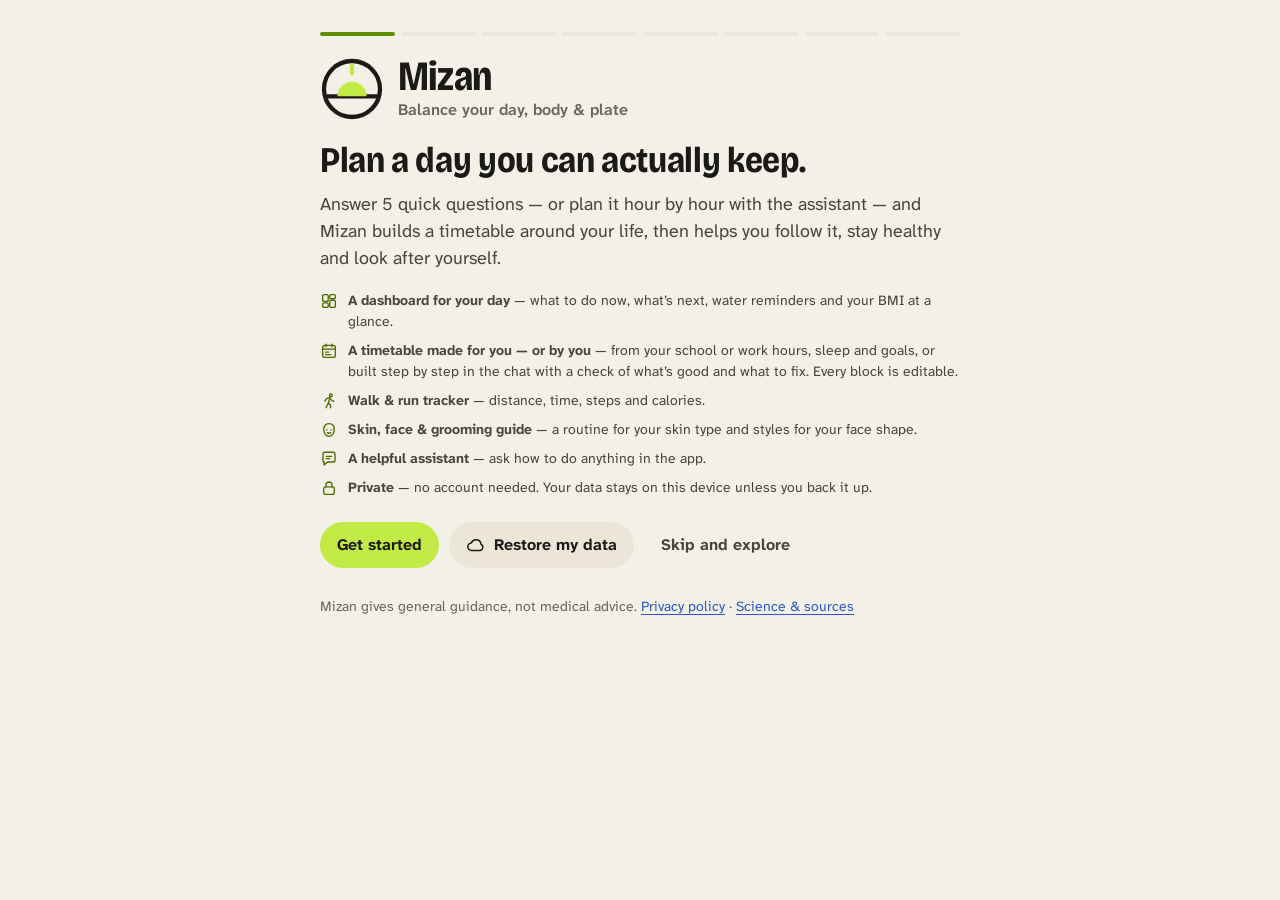
==== index.html @ c0154cd0 "Add files via upload" ====
<!doctype html>
<html lang="en">
<head>
  <meta charset="utf-8">
  <meta name="viewport" content="width=device-width, initial-scale=1, viewport-fit=cover">
  <title>Mizan — Balance your day, body &amp; plate</title>
  <meta name="description" content="Mizan builds a timetable from 5 questions, then helps you follow it: a live dashboard, water reminders, BMI, habits, meal and workout plans, a walk & run tracker, a skin and grooming guide and a helpful assistant. Private and free.">
  <meta name="theme-color" content="#f3f0e8">
  <meta name="color-scheme" content="light dark">
  <meta name="apple-mobile-web-app-capable" content="yes">
  <meta name="mobile-web-app-capable" content="yes">
  <meta name="apple-mobile-web-app-status-bar-style" content="default">
  <meta name="apple-mobile-web-app-title" content="Mizan">
  <meta property="og:title" content="Mizan — Balance your day, body & plate">
  <meta property="og:description" content="Plan a day you can actually keep. Timetable, dashboard, habits, BMI, meals, workouts, walk & run tracker and skin care — private and free.">
  <meta property="og:type" content="website">
  <meta property="og:image" content="assets/icons/icon-512.png">
  <link rel="manifest" href="manifest.webmanifest">
  <link rel="icon" href="assets/icons/icon.svg" type="image/svg+xml">
  <link rel="icon" href="assets/icons/favicon-32.png" sizes="32x32" type="image/png">
  <link rel="apple-touch-icon" href="assets/icons/apple-touch-icon.png">
  <link rel="preload" href="assets/fonts/atkinson-hyperlegible-next.woff2" as="font" type="font/woff2" crossorigin>
  <link rel="preload" href="assets/fonts/bricolage-grotesque.woff2" as="font" type="font/woff2" crossorigin>
  <link rel="stylesheet" href="assets/css/app.css?v=2.1.0">
</head>
<body>
  <a class="skip-link" href="#view">Skip to content</a>

  <div class="app">
    <nav class="rail" aria-label="Main">
      <a class="brand" href="#/dashboard" aria-label="Mizan home">
        <svg viewBox="0 0 48 48" aria-hidden="true"><circle cx="24" cy="24" r="21" fill="none" stroke="var(--ink)" stroke-width="3.2"/><path d="M5.5 29.5h37" stroke="var(--ink)" stroke-width="3.2" stroke-linecap="round"/><path d="M13 29.5a11 11 0 0 1 22 0" fill="var(--accent)"/><path d="M24 6.5v6" stroke="var(--accent)" stroke-width="3.2" stroke-linecap="round"/></svg>
        <div><strong>Mizan</strong><span>Day · body · plate</span></div>
      </a>
      <div class="rail-links"></div>
      <div class="rail-foot">
        <button type="button" class="btn btn-sm btn-block" data-action="focus-global" style="margin-bottom:8px">Focus timer</button>
        <button type="button" class="btn btn-sm btn-block" data-action="install">Install app</button>
        <p style="margin:10px 0 0">No account needed. Your data stays on this device.</p>
      </div>
    </nav>

    <header class="topbar">
      <a class="brand-mini" href="#/dashboard" aria-label="Mizan home">
        <svg viewBox="0 0 48 48" aria-hidden="true"><circle cx="24" cy="24" r="21" fill="none" stroke="var(--ink)" stroke-width="3.2"/><path d="M5.5 29.5h37" stroke="var(--ink)" stroke-width="3.2" stroke-linecap="round"/><path d="M13 29.5a11 11 0 0 1 22 0" fill="var(--accent)"/><path d="M24 6.5v6" stroke="var(--accent)" stroke-width="3.2" stroke-linecap="round"/></svg>
      </a>
      <div class="topbar-title"><h1 id="page-title">Mizan</h1><p id="page-sub" hidden></p></div>
      <div class="topbar-actions">
        <button type="button" class="icon-btn menu-btn" data-action="more" aria-label="Menu: all screens and settings" aria-haspopup="dialog">
          <svg viewBox="0 0 24 24" fill="none" stroke="currentColor" stroke-width="1.8" stroke-linecap="round" stroke-linejoin="round" aria-hidden="true"><path d="M4 7h16M4 12h16M4 17h16"/></svg>
        </button>
      </div>
    </header>

    <main id="view" tabindex="-1">
      <noscript><div class="empty"><p><strong>Mizan needs JavaScript.</strong></p><p>Please enable JavaScript in your browser settings to use the app.</p></div></noscript>
    </main>

    <nav class="tabbar" aria-label="Tabs"></nav>
  </div>

  <div class="toast-host" id="toasts" role="status" aria-live="polite"></div>

  <script src="assets/js/core.js?v=2.1.0"></script>
  <script src="assets/js/config.js?v=2.1.0"></script>
  <script src="assets/js/data-templates.js?v=2.1.0"></script>
  <script src="assets/js/setup.js?v=2.1.0"></script>
  <script src="assets/js/calc.js?v=2.1.0"></script>
  <script src="assets/js/tt-custom.js?v=2.1.0"></script>
  <script src="assets/js/sun.js?v=2.1.0"></script>
  <script src="assets/js/data-growth.js?v=2.1.0"></script>
  <script src="assets/js/data-foods.js?v=2.1.0"></script>
  <script src="assets/js/mealplan.js?v=2.1.0"></script>
  <script src="assets/js/data-exercises.js?v=2.1.0"></script>
  <script src="assets/js/ui.js?v=2.1.0"></script>
  <script src="assets/js/views-dashboard.js?v=2.1.0"></script>
  <script src="assets/js/views-today.js?v=2.1.0"></script>
  <script src="assets/js/views-plan.js?v=2.1.0"></script>
  <script src="assets/js/views-habits.js?v=2.1.0"></script>
  <script src="assets/js/views-body.js?v=2.1.0"></script>
  <script src="assets/js/views-food.js?v=2.1.0"></script>
  <script src="assets/js/views-welcome.js?v=2.1.0"></script>
  <script src="assets/js/views-settings.js?v=2.1.0"></script>
  <script src="assets/js/views-more.js?v=2.1.0"></script>
  <script src="assets/js/backup.js?v=2.1.0"></script>
  <script src="assets/js/assistant.js?v=2.1.0"></script>
  <script src="assets/js/move.js?v=2.1.0"></script>
  <script src="assets/js/looks.js?v=2.1.0"></script>
  <script src="assets/js/app.js?v=2.1.0"></script>
</body>
</html>
---- assets/css/app.css ----
/* ==========================================================================
   Mizan — design system & app styles
   Balance your day, body & plate.
   ========================================================================== */

@font-face {
  font-family: "Bricolage Grotesque";
  src: url("../fonts/bricolage-grotesque.woff2") format("woff2-variations"),
       url("../fonts/bricolage-grotesque.woff2") format("woff2");
  font-weight: 200 800;
  font-stretch: 75% 100%;
  font-display: swap;
}
@font-face {
  font-family: "Atkinson Hyperlegible Next";
  src: url("../fonts/atkinson-hyperlegible-next.woff2") format("woff2-variations"),
       url("../fonts/atkinson-hyperlegible-next.woff2") format("woff2");
  font-weight: 200 800;
  font-display: swap;
  unicode-range: U+0000-00FF, U+0131, U+0152-0153, U+02BB-02BC, U+02C6, U+02DA, U+02DC, U+0304, U+0308, U+0329, U+2000-206F, U+20AC, U+2122, U+2191, U+2193, U+2212, U+2215, U+FEFF, U+FFFD;
}
@font-face {
  font-family: "Atkinson Hyperlegible Next";
  src: url("../fonts/atkinson-hyperlegible-next-ext.woff2") format("woff2");
  font-weight: 200 800;
  font-display: swap;
  unicode-range: U+0100-02BA, U+02BD-02C5, U+02C7-02CC, U+02CE-02D7, U+02DD-02FF, U+0304, U+0308, U+0329, U+1D00-1DBF, U+1E00-1E9F, U+1EF2-1EFF, U+2020, U+20A0-20AB, U+20AD-20C0, U+2113, U+2C60-2C7F, U+A720-A7FF;
}

/* ---------- Tokens: light ---------- */
:root {
  color-scheme: light;
  --font-ui: "Atkinson Hyperlegible Next", system-ui, -apple-system, "Segoe UI", Roboto, sans-serif;
  --font-display: "Bricolage Grotesque", "Atkinson Hyperlegible Next", system-ui, sans-serif;

  /* Warm bone paper + ink, with a lime "now" colour — calm, and not the usual app blue */
  --bg: #f3f0e8;
  --surface: #fffdf8;
  --surface-2: #f8f4eb;
  --surface-3: #ece6d9;
  --ink: #1b1a17;
  --ink-2: #48453d;
  --ink-3: #6a665c;
  --line: #e7e0d2;
  --line-strong: #cfc6b3;
  --focus: #2b59c3;

  --accent: #c2ea45;          /* lime — primary buttons, active tab, the "now" hand */
  --accent-soft: #eef6d3;
  --accent-ink: #4e6b00;      /* lime as readable text on light */
  --on-accent: #1b1a17;
  --now: #5f8f00;             /* "now" on the dial, strong enough on paper */

  --night: #2b3350;           /* dial night band */
  --day: #f1e2b3;             /* daylight band */
  --sun: #b87d00;             /* sunrise / sunset markers */
  --past: #9c9585;            /* dial: finished blocks */
  --future: #e1dacb;          /* dial: upcoming blocks */

  /* status (reserved meaning, always with icon + label) */
  --good: #1e7a32;
  --good-soft: #e4f2e1;
  --warn: #8a5a00;
  --warn-soft: #fbf0d5;
  --bad: #b3261e;
  --bad-soft: #fbe5e1;
  --info: #2b59c3;
  --info-soft: #e6ecfa;

  /* categories — custom palette, validated for colour-blind separation (order: study, school,
     free, exercise, sleep, faith, meal, screen). School and screen sit under 3:1 on paper, so
     they always carry a text label or sit next to the list view. */
  --c-study: #3d62d6;
  --c-school: #d6a62a;
  --c-free: #cd5aa3;
  --c-exercise: #6a9a1e;
  --c-sleep: #5e3a9e;
  --c-personal: #0a968c;
  --c-meal: #d9612b;
  --c-screen: #2a9fd0;
  --c-routine: #9a9189;
  /* readable text on each category fill */
  --on-c-study: #fff; --on-c-school: #1b1a17; --on-c-free: #1b1a17; --on-c-exercise: #1b1a17; --on-c-sleep: #fff;
  --on-c-personal: #1b1a17; --on-c-meal: #1b1a17; --on-c-screen: #1b1a17; --on-c-routine: #1b1a17;

  --ease-out: cubic-bezier(.2, .8, .2, 1);
  --ease-spring: cubic-bezier(.3, 1.4, .5, 1);
  --t-fast: 90ms;
  --t-med: 160ms;

  --radius-sm: 8px;
  --radius: 12px;
  --radius-lg: 18px;
  --radius-xl: 24px;
  --shadow-float: 0 12px 32px rgba(40, 34, 20, 0.14), 0 2px 6px rgba(40, 34, 20, 0.08);

  --fs-xs: 0.8125rem;
  --fs-sm: 0.875rem;
  --fs-md: 1rem;
  --fs-lg: 1.125rem;
  --fs-xl: 1.375rem;
  --fs-2xl: 1.75rem;
  --fs-3xl: 2.25rem;
  --fs-hero: 3.25rem;

  --gutter: 16px;
  --rail-w: 244px;
  --tabbar-h: 68px;
  --safe-b: env(safe-area-inset-bottom, 0px);
  --safe-t: env(safe-area-inset-top, 0px);
}

/* ---------- Tokens: dark ---------- */
@media (prefers-color-scheme: dark) {
  :root:not([data-theme="light"]) {
    color-scheme: dark;
    --bg: #0e1210;
    --surface: #151a17;
    --surface-2: #1b211e;
    --surface-3: #242b27;
    --ink: #edf0e7;
    --ink-2: #bdc4b7;
    --ink-3: #97a092;
    --line: #232b26;
    --line-strong: #36403a;
    --focus: #8fb4ff;
    --accent: #c6f04e;
    --accent-soft: #27311a;
    --accent-ink: #cdef6a;
    --on-accent: #141a09;
    --now: #c6f04e;
    --night: #1c2238;
    --day: #4a4020;
    --sun: #e9b949;
    --past: #6f786c;
    --future: #333c36;
    --good: #6fd08a;
    --good-soft: #15291b;
    --warn: #f2c14e;
    --warn-soft: #342a10;
    --bad: #f08a80;
    --bad-soft: #3a1714;
    --info: #8fb4ff;
    --info-soft: #1a2440;
    --c-study: #6b72e8;
    --c-school: #ae9320;
    --c-free: #cc5ca3;
    --c-exercise: #6e9f28;
    --c-sleep: #9a6ddd;
    --c-personal: #16998f;
    --c-meal: #d65a3a;
    --c-screen: #1ca2c0;
    --c-routine: #736d66;
    --on-c-study: #141a09; --on-c-school: #141a09; --on-c-free: #141a09; --on-c-exercise: #141a09; --on-c-sleep: #141a09; --on-c-personal: #141a09; --on-c-meal: #141a09; --on-c-screen: #141a09; --on-c-routine: #fff;
    --shadow-float: 0 10px 30px rgba(0, 0, 0, 0.5), 0 2px 6px rgba(0, 0, 0, 0.35);
  }
}
:root[data-theme="dark"] {
  color-scheme: dark;
  --bg: #0e1210;
  --surface: #151a17;
  --surface-2: #1b211e;
  --surface-3: #242b27;
  --ink: #edf0e7;
  --ink-2: #bdc4b7;
  --ink-3: #97a092;
  --line: #232b26;
  --line-strong: #36403a;
  --focus: #8fb4ff;
  --accent: #c6f04e;
  --accent-soft: #27311a;
  --accent-ink: #cdef6a;
  --on-accent: #141a09;
  --now: #c6f04e;
  --night: #1c2238;
  --day: #4a4020;
  --sun: #e9b949;
  --past: #6f786c;
  --future: #333c36;
  --good: #6fd08a;
  --good-soft: #15291b;
  --warn: #f2c14e;
  --warn-soft: #342a10;
  --bad: #f08a80;
  --bad-soft: #3a1714;
  --info: #8fb4ff;
  --info-soft: #1a2440;
  --c-study: #6b72e8;
  --c-school: #ae9320;
  --c-free: #cc5ca3;
  --c-exercise: #6e9f28;
  --c-sleep: #9a6ddd;
  --c-personal: #16998f;
  --c-meal: #d65a3a;
  --c-screen: #1ca2c0;
  --c-routine: #736d66;
  --on-c-study: #141a09; --on-c-school: #141a09; --on-c-free: #141a09; --on-c-exercise: #141a09; --on-c-sleep: #141a09; --on-c-personal: #141a09; --on-c-meal: #141a09; --on-c-screen: #141a09; --on-c-routine: #fff;
  --shadow-float: 0 10px 30px rgba(0, 0, 0, 0.5), 0 2px 6px rgba(0, 0, 0, 0.35);
}

/* ---------- Base ---------- */
*, *::before, *::after { box-sizing: border-box; }
html { -webkit-text-size-adjust: 100%; text-size-adjust: 100%; scroll-padding-top: calc(72px + var(--safe-t)); }
body {
  margin: 0;
  background: var(--bg);
  color: var(--ink);
  font-family: var(--font-ui);
  font-size: var(--fs-md);
  line-height: 1.5;
  -webkit-font-smoothing: antialiased;
  text-rendering: optimizeLegibility;
  overflow-x: hidden;
}
img, svg { display: block; max-width: 100%; }
button, input, select, textarea { font: inherit; color: inherit; }
a { color: var(--info); text-underline-offset: 3px; }
p { margin: 0 0 0.75em; }
h1, h2, h3, h4 { margin: 0; font-family: var(--font-display); line-height: 1.15; letter-spacing: -0.01em; font-weight: 700; }
h1 { font-size: var(--fs-2xl); font-variation-settings: "wdth" 88; }
h2 { font-size: var(--fs-xl); font-variation-settings: "wdth" 92; }
h3 { font-size: var(--fs-lg); font-family: var(--font-ui); letter-spacing: 0; }
h4 { font-size: var(--fs-md); font-family: var(--font-ui); letter-spacing: 0; }
small { font-size: var(--fs-xs); }
hr { border: 0; border-top: 1px solid var(--line); margin: 20px 0; }
:focus-visible { outline: 3px solid var(--focus); outline-offset: 2px; border-radius: 6px; }
.sr-only { position: absolute !important; width: 1px; height: 1px; padding: 0; margin: -1px; overflow: hidden; clip: rect(0 0 0 0); white-space: nowrap; border: 0; }
.muted { color: var(--ink-3); }
.soft { color: var(--ink-2); }
.num { font-variant-numeric: tabular-nums; }
.nowrap { white-space: nowrap; }
.hidden { display: none !important; }

.skip-link {
  position: absolute; left: 12px; top: -60px; z-index: 100;
  background: var(--ink); color: var(--surface); padding: 10px 14px; border-radius: var(--radius-sm);
  text-decoration: none; font-weight: 700;
}
.skip-link:focus { top: calc(12px + var(--safe-t)); }

/* ---------- App shell ---------- */
.app { min-height: 100vh; min-height: 100dvh; }
.topbar {
  position: sticky; top: 0; z-index: 30;
  padding: calc(10px + var(--safe-t)) var(--gutter) 10px;
  background: color-mix(in srgb, var(--bg) 88%, transparent);
  backdrop-filter: blur(12px) saturate(1.2);
  -webkit-backdrop-filter: blur(12px) saturate(1.2);
  border-bottom: 1px solid transparent;
  display: flex; align-items: center; gap: 12px;
}
.topbar.scrolled { border-bottom-color: var(--line); }
.topbar .brand-mini { display: flex; align-items: center; gap: 8px; text-decoration: none; color: var(--ink); }
.topbar .brand-mini svg { width: 30px; height: 30px; }
.topbar-title { flex: 1; min-width: 0; }
.topbar-title h1 { font-size: var(--fs-xl); white-space: nowrap; overflow: hidden; text-overflow: ellipsis; }
.topbar-title p { margin: 0; font-size: var(--fs-sm); color: var(--ink-3); white-space: nowrap; overflow: hidden; text-overflow: ellipsis; }
.topbar-actions { display: flex; gap: 6px; }

main#view {
  padding: 8px var(--gutter) calc(var(--tabbar-h) + 32px + var(--safe-b));
  max-width: 1120px; margin: 0 auto;
}
main#view:focus { outline: none; }

.tabbar {
  position: fixed; left: 0; right: 0; bottom: 0; z-index: 40;
  height: calc(var(--tabbar-h) + var(--safe-b));
  padding: 6px 6px calc(6px + var(--safe-b));
  background: color-mix(in srgb, var(--surface) 94%, transparent);
  backdrop-filter: blur(14px); -webkit-backdrop-filter: blur(14px);
  border-top: 1px solid var(--line);
  display: grid; grid-template-columns: repeat(5, 1fr); gap: 2px;
}
.tab {
  display: flex; flex-direction: column; align-items: center; justify-content: center; gap: 3px;
  text-decoration: none; color: var(--ink-3); font-size: 0.75rem; font-weight: 600;
  border-radius: 14px; min-height: 48px; position: relative;
}
.tab svg { width: 24px; height: 24px; }
.tab .tab-ico { display: grid; place-items: center; width: 52px; height: 30px; border-radius: 999px; transition: background-color var(--t-med) ease, transform var(--t-fast) var(--ease-out); }
.tab { -webkit-tap-highlight-color: transparent; }
.tab[aria-current="page"] { color: var(--ink); }
.tab[aria-current="page"] .tab-ico { background: var(--accent); color: var(--on-accent); }

.rail { display: none; }

@media (min-width: 960px) {
  :root { --gutter: 32px; }
  .tabbar { display: none; }
  .rail {
    display: flex; flex-direction: column; gap: 4px;
    position: fixed; left: 0; top: 0; bottom: 0; width: var(--rail-w);
    padding: 22px 16px 20px; border-right: 0; background: var(--surface);
    overflow-y: auto; z-index: 35;
  }
  .rail .brand { display: flex; align-items: center; gap: 10px; padding: 4px 8px 18px; text-decoration: none; color: var(--ink); }
  .rail .brand svg { width: 38px; height: 38px; }
  .rail .brand strong { font-family: var(--font-display); font-size: 1.5rem; font-variation-settings: "wdth" 85; letter-spacing: -0.01em; display: block; line-height: 1; }
  .rail .brand span { font-size: var(--fs-xs); color: var(--ink-3); }
  .rail a.nav {
    display: flex; align-items: center; gap: 12px; padding: 10px 12px; border-radius: 12px;
    color: var(--ink-2); text-decoration: none; font-weight: 600;
  }
  .rail a.nav svg { width: 22px; height: 22px; flex-shrink: 0; }
  .rail a.nav:hover { background: var(--surface-2); color: var(--ink); }
  .rail a.nav[aria-current="page"] { background: var(--accent); color: var(--on-accent); }
  .rail a.nav[aria-current="page"] svg { color: var(--on-accent); }
  .rail .rail-sep { height: 1px; background: var(--line); margin: 12px 8px; }
  .rail .rail-foot { margin-top: auto; padding: 12px 8px 0; font-size: var(--fs-xs); color: var(--ink-3); }
  .app { padding-left: var(--rail-w); }
  .topbar .brand-mini { display: none; }
  main#view { padding-bottom: 64px; }
}

/* ---------- Layout helpers ---------- */
.stack > * + * { margin-top: 16px; }
.stack-lg > * + * { margin-top: 28px; }
.row { display: flex; align-items: center; gap: 12px; }
.row.wrap { flex-wrap: wrap; }
.row.between { justify-content: space-between; }
.row.top { align-items: flex-start; }
.grow { flex: 1; min-width: 0; }
.grid { display: grid; gap: 16px; }
.grid-2 { display: grid; gap: 16px; grid-template-columns: 1fr; }
.grid-3 { display: grid; gap: 12px; grid-template-columns: repeat(2, minmax(0, 1fr)); }
@media (min-width: 720px) {
  .grid-2 { grid-template-columns: repeat(2, minmax(0, 1fr)); }
  .grid-3 { grid-template-columns: repeat(3, minmax(0, 1fr)); }
}
.split { display: grid; gap: 24px; grid-template-columns: 1fr; }
@media (min-width: 960px) {
  .split { grid-template-columns: minmax(0, 5fr) minmax(0, 6fr); align-items: start; }
  .split.even { grid-template-columns: repeat(2, minmax(0, 1fr)); }
}

.section-head { display: flex; align-items: flex-end; justify-content: space-between; gap: 12px; margin: 8px 0 12px; }
.section-head h2 { font-size: var(--fs-xl); }
.section-head p { margin: 4px 0 0; color: var(--ink-3); font-size: var(--fs-sm); }

.panel {
  background: var(--surface);
  border: 1px solid transparent;
  border-radius: var(--r-panel, 20px);
  padding: var(--pad, 18px);
}
.panel.flush { padding: 0; overflow: hidden; }
.panel.tint { background: var(--surface-2); }
.panel + .panel { margin-top: 16px; }
.panel-title { display: flex; align-items: center; justify-content: space-between; gap: 12px; margin-bottom: 12px; }
.panel-title h3 { font-size: var(--fs-lg); }
.inset { background: var(--surface-2); border-radius: var(--radius); padding: 14px; }

.lede { font-size: var(--fs-lg); color: var(--ink-2); max-width: 62ch; }
.prose { max-width: 68ch; }
.prose p, .prose li { color: var(--ink-2); }
.prose ul { padding-left: 1.2em; }
.prose li + li { margin-top: 6px; }

/* ---------- Buttons ---------- */
.btn {
  display: inline-flex; align-items: center; justify-content: center; gap: 8px;
  min-height: 44px; padding: 10px 16px; border-radius: var(--r-btn, 999px);
  border: 1px solid transparent; background: var(--surface-3); color: var(--ink);
  font-weight: 700; font-size: var(--fs-md); cursor: pointer; text-decoration: none;
  transition: background-color var(--t-fast) ease, color var(--t-fast) ease, transform var(--t-fast) var(--ease-out);
  -webkit-tap-highlight-color: transparent; touch-action: manipulation;
}
.btn:hover { background: color-mix(in srgb, var(--surface-3) 80%, var(--ink)); }
.btn:active, .icon-btn:active, .chip:active, .choice:active, .chip-radio:active, .habit-check:active, .ds-seg:active, .tab:active .tab-ico { transform: scale(.96); }
.btn svg { width: 20px; height: 20px; flex-shrink: 0; }
.btn-primary { background: var(--accent); border-color: var(--accent); color: var(--on-accent); }
.btn-primary:hover { background: color-mix(in srgb, var(--accent) 88%, var(--ink)); }
.btn-ink { background: var(--ink); border-color: var(--ink); color: var(--surface); }
.btn-ink:hover { background: color-mix(in srgb, var(--ink) 88%, var(--surface)); }
.btn-ghost { background: transparent; border-color: transparent; color: var(--ink-2); }
.btn-ghost:hover { background: var(--surface-2); color: var(--ink); }
.btn-danger { color: var(--bad); background: var(--bad-soft); }
.btn-danger:hover { background: color-mix(in srgb, var(--bad-soft) 80%, var(--bad)); }
.btn-sm { min-height: 36px; padding: 6px 14px; font-size: var(--fs-sm); }
.btn-block { width: 100%; }
.btn[disabled], .btn[aria-disabled="true"] { opacity: .5; cursor: not-allowed; }
.icon-btn {
  width: 44px; height: 44px; display: inline-grid; place-items: center;
  border-radius: 999px; border: 1px solid transparent; background: transparent; color: var(--ink-2); cursor: pointer;
  transition: background-color var(--t-fast) ease, transform var(--t-fast) var(--ease-out); -webkit-tap-highlight-color: transparent; touch-action: manipulation;
}
.icon-btn:hover { background: var(--surface-2); color: var(--ink); }
.icon-btn svg { width: 22px; height: 22px; }
.icon-btn.sm { width: 36px; height: 36px; }
.icon-btn.sm svg { width: 18px; height: 18px; }
.btn-row { display: flex; flex-wrap: wrap; gap: 10px; }

/* ---------- Segmented control ---------- */
.seg {
  display: inline-flex; gap: 4px; padding: 4px; background: var(--surface-3); border-radius: 14px;
  max-width: 100%; overflow-x: auto; scrollbar-width: none;
}
.seg::-webkit-scrollbar { display: none; }
.seg button, .seg a {
  border: 0; background: transparent; padding: 8px 14px; min-height: 38px; border-radius: 10px;
  transition: background-color var(--t-fast) ease, color var(--t-fast) ease;
  font-weight: 700; font-size: var(--fs-sm); color: var(--ink-2); cursor: pointer; white-space: nowrap; text-decoration: none;
  display: inline-flex; align-items: center;
}
.seg [aria-selected="true"], .seg [aria-current="page"], .seg .on { background: var(--surface); color: var(--ink); box-shadow: 0 1px 2px rgba(0,0,0,.08); }
.seg-wrap { margin: 4px 0 18px; }

/* ---------- Forms ---------- */
.field { display: flex; flex-direction: column; gap: 6px; min-width: 0; }
.field > label, .field > .label { font-weight: 700; font-size: var(--fs-sm); color: var(--ink); }
.field .hint { font-size: var(--fs-xs); color: var(--ink-3); }
.field .err { font-size: var(--fs-xs); color: var(--bad); font-weight: 600; display: flex; gap: 6px; align-items: center; }
.input, .select, .textarea {
  width: 100%; min-height: 46px; padding: 10px 12px; border-radius: var(--r-input, 12px);
  border: 1px solid var(--line-strong); background: var(--surface); color: var(--ink);
  font-size: var(--fs-md);
}
.textarea { min-height: 84px; resize: vertical; line-height: 1.45; }
.input:hover, .select:hover, .textarea:hover { border-color: var(--ink-3); }
.input:focus, .select:focus, .textarea:focus { outline: 3px solid color-mix(in srgb, var(--focus) 45%, transparent); outline-offset: 0; border-color: var(--focus); }
.input[aria-invalid="true"] { border-color: var(--bad); }
.input-group { display: flex; align-items: stretch; }
.input-group .input { border-top-right-radius: 0; border-bottom-right-radius: 0; }
.input-group .unit {
  display: grid; place-items: center; padding: 0 12px; border: 1px solid var(--line-strong); border-left: 0;
  border-radius: 0 12px 12px 0; background: var(--surface-2); color: var(--ink-3); font-size: var(--fs-sm); font-weight: 700; white-space: nowrap;
}
.form-grid { display: grid; gap: 14px; grid-template-columns: repeat(2, minmax(0, 1fr)); }
.form-grid .full { grid-column: 1 / -1; }
@media (min-width: 720px) { .form-grid.three { grid-template-columns: repeat(3, minmax(0, 1fr)); } }

.choice-row { display: flex; flex-wrap: wrap; gap: 8px; }
.choice {
  position: relative; display: inline-flex; align-items: center; gap: 8px; cursor: pointer;
  padding: 9px 14px; min-height: 42px; border: 1px solid transparent; border-radius: 999px;
  background: var(--surface-3); font-weight: 600; font-size: var(--fs-sm); color: var(--ink-2);
  transition: background-color var(--t-fast) ease, color var(--t-fast) ease, transform var(--t-fast) var(--ease-out);
  -webkit-tap-highlight-color: transparent;
}
.choice input { position: absolute; opacity: 0; pointer-events: none; }
.choice:has(input:checked) { border-color: var(--ink); background: var(--ink); color: var(--surface); }
.choice:has(input:focus-visible) { outline: 3px solid var(--focus); outline-offset: 2px; }
.choice.block { border-radius: 16px; align-items: flex-start; flex-direction: column; gap: 2px; padding: 12px 14px; }
.choice.block small { font-weight: 400; opacity: .85; }
.choice-grid { display: grid; gap: 10px; grid-template-columns: 1fr; }
@media (min-width: 560px) { .choice-grid { grid-template-columns: repeat(2, minmax(0,1fr)); } }

.switch { display: flex; align-items: center; justify-content: space-between; gap: 16px; padding: 12px 0; cursor: pointer; }
.switch + .switch { border-top: 1px solid var(--line); }
.switch input { appearance: none; -webkit-appearance: none; width: 48px; height: 28px; border-radius: 999px; background: color-mix(in srgb, var(--ink-3) 55%, var(--surface)); position: relative; cursor: pointer; flex-shrink: 0; transition: background-color var(--t-med) ease; margin: 0; }
.switch input::after { content: ""; position: absolute; top: 3px; left: 3px; width: 22px; height: 22px; border-radius: 50%; background: #fff; box-shadow: 0 1px 2px rgba(0,0,0,.25); transition: transform var(--t-med) var(--ease-spring); }
.switch input:checked { background: var(--ink); }
.switch input:checked::after { transform: translateX(20px); background: var(--accent); }
.switch .sw-text strong { display: block; }
.switch .sw-text span { font-size: var(--fs-sm); color: var(--ink-3); }

.range { width: 100%; accent-color: var(--accent); }

/* ---------- Chips, badges, notes ---------- */
.chip {
  display: inline-flex; align-items: center; gap: 6px; padding: 4px 10px 4px 8px; border-radius: 999px;
  background: var(--surface-3); border: 1px solid transparent; font-size: var(--fs-xs); font-weight: 700; color: var(--ink-2);
  white-space: nowrap;
}
.chip .dot { width: 10px; height: 10px; border-radius: 50%; background: var(--dot, var(--c-routine)); flex-shrink: 0; }
.chip svg { width: 14px; height: 14px; }
button.chip { cursor: pointer; min-height: 32px; }
button.chip[aria-pressed="true"] { background: var(--ink); color: var(--surface); border-color: var(--ink); }
.badge { display: inline-flex; align-items: center; gap: 5px; padding: 2px 8px; border-radius: 999px; font-size: var(--fs-xs); font-weight: 700; background: var(--surface-3); color: var(--ink-2); }
.badge svg { width: 14px; height: 14px; }
.badge.good { background: var(--good-soft); color: var(--good); }
.badge.warn { background: var(--warn-soft); color: var(--warn); }
.badge.bad { background: var(--bad-soft); color: var(--bad); }
.badge.info { background: var(--info-soft); color: var(--info); }
.badge.accent { background: var(--accent-soft); color: var(--accent-ink); }

.note { display: flex; gap: 12px; align-items: flex-start; padding: 12px 14px; border-radius: 14px; background: var(--surface-2); border: 1px solid transparent; font-size: var(--fs-sm); color: var(--ink-2); }
.note svg { width: 20px; height: 20px; flex-shrink: 0; margin-top: 1px; }
.note strong { color: var(--ink); }
.note p { margin: 0; }
.note p + p { margin-top: 6px; }
.note.good { background: var(--good-soft); border-color: transparent; }
.note.good svg { color: var(--good); }
.note.warn { background: var(--warn-soft); border-color: transparent; }
.note.warn svg { color: var(--warn); }
.note.bad { background: var(--bad-soft); border-color: transparent; }
.note.bad svg { color: var(--bad); }
.note.info { background: var(--info-soft); border-color: transparent; }
.note.info svg { color: var(--info); }

/* ---------- Stats & meters ---------- */
.stat { display: flex; flex-direction: column; gap: 2px; min-width: 0; }
.stat .label { font-size: var(--fs-sm); color: var(--ink-3); font-weight: 600; }
.stat .value { font-size: var(--fs-2xl); font-weight: 700; line-height: 1.1; letter-spacing: -0.01em; }
.stat .value small { font-size: var(--fs-md); font-weight: 600; color: var(--ink-3); margin-left: 3px; }
.stat .sub { font-size: var(--fs-xs); color: var(--ink-3); }
.stat.hero .value { font-size: var(--fs-hero); letter-spacing: -0.02em; }
.stats { display: grid; gap: 14px; grid-template-columns: repeat(2, minmax(0, 1fr)); }
@media (min-width: 720px) { .stats.four { grid-template-columns: repeat(4, minmax(0, 1fr)); } .stats.three { grid-template-columns: repeat(3, minmax(0, 1fr)); } }

.meter { position: relative; height: 10px; border-radius: 999px; background: var(--surface-3); overflow: hidden; }
.meter > span { position: absolute; left: 0; top: 0; bottom: 0; border-radius: 999px; background: var(--ink-2); max-width: 100%; }
.meter.accent > span { background: var(--accent); }
.meter-row { display: grid; grid-template-columns: minmax(84px, 140px) 1fr auto; gap: 12px; align-items: center; font-size: var(--fs-sm); }
.meter-row + .meter-row { margin-top: 10px; }
.meter-row .name { display: flex; align-items: center; gap: 8px; font-weight: 600; min-width: 0; }
.meter-row .name span.t { overflow: hidden; text-overflow: ellipsis; white-space: nowrap; }
.meter-row .val { color: var(--ink-3); font-variant-numeric: tabular-nums; white-space: nowrap; }

/* scale bar (BMI / WHtR bands) */
.scale { margin: 14px 0 6px; }
.scale-track { position: relative; display: flex; height: 14px; border-radius: 999px; overflow: visible; gap: 2px; }
.scale-track > span { height: 100%; background: var(--surface-3); }
.scale-track > span:first-child { border-radius: 999px 0 0 999px; }
.scale-track > span:last-of-type { border-radius: 0 999px 999px 0; }
.scale-track > span.on { background: var(--ink-2); }
.scale-marker { position: absolute; top: -6px; width: 4px; height: 26px; border-radius: 2px; background: var(--ink); box-shadow: 0 0 0 2px var(--surface); transform: translateX(-2px); }
.scale-labels { display: flex; gap: 2px; margin-top: 6px; font-size: 0.72rem; color: var(--ink-3); }
.scale-labels > span { text-align: center; overflow: hidden; text-overflow: ellipsis; white-space: nowrap; }

/* ---------- Lists ---------- */
.list { list-style: none; margin: 0; padding: 0; }
.list > li { display: flex; align-items: center; gap: 12px; padding: 12px 0; border-top: 1px solid var(--line); }
.list > li:first-child { border-top: 0; }
.list .li-main { flex: 1; min-width: 0; }
.list .li-main strong { display: block; }
.list .li-main span { color: var(--ink-3); font-size: var(--fs-sm); }
.kv { display: grid; grid-template-columns: 1fr auto; gap: 8px 16px; margin: 0; font-size: var(--fs-sm); }
.kv dt { color: var(--ink-3); }
.kv dd { margin: 0; font-weight: 700; text-align: right; font-variant-numeric: tabular-nums; }

.table-wrap { overflow-x: auto; border: 1px solid var(--line); border-radius: 14px; }
table.data { border-collapse: collapse; width: 100%; font-size: var(--fs-sm); font-variant-numeric: tabular-nums; }
table.data th, table.data td { padding: 10px 12px; text-align: left; border-bottom: 1px solid var(--line); white-space: nowrap; }
table.data th { color: var(--ink-3); font-weight: 700; background: var(--surface-2); }
table.data td.n, table.data th.n { text-align: right; }
table.data tr:last-child td { border-bottom: 0; }

/* ---------- Day dial (Today hero) ---------- */
.today-hero { display: grid; gap: 20px; grid-template-columns: 1fr; align-items: center; }
@media (min-width: 720px) { .today-hero { grid-template-columns: minmax(280px, 380px) 1fr; } }
.dial-wrap { position: relative; width: min(100%, 380px); margin: 0 auto; aspect-ratio: 1; }
.dial { width: 100%; height: 100%; overflow: visible; }
.dial .seg-arc { cursor: pointer; transition: opacity .15s ease; }
.dial .seg-arc:hover, .dial .seg-arc:focus-visible { opacity: .82; outline: none; }
.dial .tick { stroke: var(--line-strong); stroke-width: 1; }
.dial .tick.major { stroke: var(--ink-3); stroke-width: 1.5; }
.dial .hour-label { fill: var(--ink-3); font-size: 11px; font-weight: 700; font-family: var(--font-ui); }
.dial-center { position: absolute; inset: 22%; display: flex; flex-direction: column; align-items: center; justify-content: center; text-align: center; pointer-events: none; }
.dial-center .clock { font-size: clamp(2rem, 9vw, 2.9rem); font-weight: 700; letter-spacing: -0.02em; line-height: 1; }
.dial-center .clock small { font-size: 0.45em; font-weight: 700; color: var(--ink-3); margin-left: 2px; }
.dial-center .now-title { margin-top: 8px; font-weight: 700; font-size: var(--fs-md); line-height: 1.2; max-width: 100%; overflow: hidden; display: -webkit-box; -webkit-line-clamp: 2; -webkit-box-orient: vertical; }
.dial-center .now-left { font-size: var(--fs-sm); color: var(--ink-3); margin-top: 2px; }
.dial-tip {
  position: absolute; z-index: 5; pointer-events: none; background: var(--ink); color: var(--surface);
  padding: 8px 10px; border-radius: 10px; font-size: var(--fs-xs); line-height: 1.35; box-shadow: var(--shadow-float);
  transform: translate(-50%, -115%); white-space: nowrap;
}
.dial-tip strong { display: block; font-size: var(--fs-sm); }
.dial-legend { display: flex; flex-wrap: wrap; justify-content: center; gap: 14px; margin-top: 10px; font-size: var(--fs-xs); color: var(--ink-3); }
.dial-legend span { display: inline-flex; align-items: center; gap: 6px; }
.dial-legend i { display: inline-block; width: 16px; height: 6px; border-radius: 3px; }

/* ---------- Now card & timeline ---------- */
.now-card { border-radius: var(--radius-xl); padding: 20px 20px 20px 24px; background: var(--surface); border: 1px solid transparent; position: relative; overflow: hidden; }
.now-card::before { content: ""; position: absolute; left: 0; top: 0; bottom: 0; width: 6px; background: var(--cat, var(--accent)); }
.now-card .when { font-size: var(--fs-sm); color: var(--ink-3); font-weight: 600; }
.now-card h2 { font-size: var(--fs-2xl); margin: 4px 0 6px; }
.now-card .notes { color: var(--ink-2); margin: 0 0 12px; white-space: pre-line; }
.now-card .progress { margin: 12px 0 16px; }
.checkin { display: grid; grid-template-columns: repeat(3, minmax(0, 1fr)); gap: 8px; }
.checkin button { flex-direction: column; gap: 4px; min-height: 64px; font-size: var(--fs-sm); }
.checkin button[aria-pressed="true"] { background: var(--ink); color: var(--surface); border-color: var(--ink); }

.timeline { list-style: none; margin: 0; padding: 0; }
.timeline li { display: grid; grid-template-columns: 64px 4px 1fr auto; gap: 12px; align-items: stretch; padding: 8px 0; }
.timeline .t-time { font-size: var(--fs-sm); color: var(--ink-3); font-weight: 700; padding-top: 2px; font-variant-numeric: tabular-nums; }
.timeline .t-bar { border-radius: 4px; background: var(--cat, var(--c-routine)); }
.timeline .t-body { min-width: 0; padding: 2px 0; }
.timeline .t-body strong { display: block; line-height: 1.3; }
.timeline .t-body span { font-size: var(--fs-sm); color: var(--ink-3); }
.timeline .t-status { display: flex; align-items: center; }
.timeline li.is-now .t-body strong::after { content: "Now"; margin-left: 8px; font-size: var(--fs-xs); background: var(--accent); color: var(--on-accent); padding: 1px 7px; border-radius: 999px; vertical-align: 2px; }
.timeline li.is-past .t-bar { opacity: .45; }
.status-dot { width: 28px; height: 28px; border-radius: 50%; display: grid; place-items: center; border: 1.5px solid var(--line-strong); color: var(--ink-3); background: var(--surface); }
.status-dot svg { width: 16px; height: 16px; }
.status-dot.done { background: var(--ink); color: var(--surface); border-color: var(--ink); }
.status-dot.partial { background: var(--surface-3); color: var(--ink); border-color: var(--ink-3); }
.status-dot.skipped { border-style: dashed; }

/* ---------- Plan editor ---------- */
/* Agenda-style rows: time on the left, a thin category bar, no card borders */
.block-list { list-style: none; margin: 0; padding: 0; }
.block-item {
  display: grid; grid-template-columns: 50px 4px 1fr auto; gap: 12px; align-items: center;
  padding: 10px 6px 10px 4px; border-radius: 14px; position: relative;
  transition: background-color var(--t-fast) ease;
}
.block-item + .block-item::before { content: ""; position: absolute; left: 66px; right: 6px; top: 0; height: 1px; background: var(--line); }
.block-item:hover { background: var(--surface-2); }
.block-item .b-time { font-size: var(--fs-sm); font-weight: 700; color: var(--ink); font-variant-numeric: tabular-nums; line-height: 1.2; text-align: right; }
.block-item .b-time small { display: block; font-weight: 600; color: var(--ink-3); font-size: 0.72rem; margin-top: 2px; white-space: nowrap; }
.block-item .b-bar { align-self: stretch; border-radius: 4px; background: var(--cat); min-height: 34px; }
.block-item .b-main { min-width: 0; display: flex; flex-direction: column; gap: 1px; text-align: left; background: none; border: 0; padding: 0; cursor: pointer; }
.block-item .b-main strong { font-size: var(--fs-md); overflow: hidden; text-overflow: ellipsis; white-space: nowrap; }
.block-item .b-meta { display: flex; flex-wrap: wrap; gap: 4px 10px; font-size: var(--fs-sm); color: var(--ink-3); align-items: center; }
.block-item .b-meta svg { width: 14px; height: 14px; }
@media (max-width: 480px) { .block-item .b-until { display: none; } }
.ds-seg b[hidden] { display: none; }
.block-item .b-meta .row { gap: 5px; }
.block-item .b-actions { display: flex; gap: 2px; }
.gap-row { display: flex; align-items: center; gap: 8px; margin: 2px 0 2px 66px; padding: 4px 6px 4px 12px; border-left: 2px dashed var(--line-strong); font-size: var(--fs-sm); color: var(--ink-3); }
.gap-row.overlap { border-left: 3px solid var(--bad); color: var(--bad); background: var(--bad-soft); border-radius: 0 10px 10px 0; padding: 8px 12px; }
.gap-row svg { width: 16px; height: 16px; flex-shrink: 0; }
.gap-row .btn { min-height: 32px; padding: 4px 10px; }

/* Day strip: the whole 24 hours at a glance — tap a block to edit it */
.daystrip { position: relative; margin-top: 4px; }
.ds-sky { position: relative; height: 6px; border-radius: 3px; background: var(--night); overflow: hidden; margin-bottom: 6px; opacity: .8; }
.ds-sky span { position: absolute; top: 0; bottom: 0; background: var(--day); }
.ds-track { position: relative; height: 52px; border-radius: 14px; overflow: hidden; background: var(--surface-3); }
.ds-seg {
  position: absolute; top: 0; bottom: 0; min-width: 3px; background: var(--cat); color: var(--on-cat, var(--ink));
  border-right: 2px solid var(--surface); display: flex; align-items: center; justify-content: center; gap: 4px;
  padding: 0 4px; overflow: hidden; cursor: pointer; font-size: 0.75rem; font-weight: 800; line-height: 1.1;
  transition: filter var(--t-fast) ease, transform var(--t-fast) var(--ease-out); -webkit-tap-highlight-color: transparent;
}
.ds-seg:hover { filter: brightness(1.08) saturate(1.05); }
.ds-seg svg { width: 16px; height: 16px; flex-shrink: 0; }
.ds-seg b { overflow: hidden; text-overflow: ellipsis; white-space: nowrap; font-weight: 800; }
.ds-seg.is-past { background: color-mix(in srgb, var(--cat) 42%, var(--surface-3)); color: var(--ink); }
.ds-seg.flash { animation: seg-flash 1.2s var(--ease-out); z-index: 2; }
@keyframes seg-flash { 0%, 35% { box-shadow: inset 0 0 0 3px var(--ink); filter: brightness(1.15); } 100% { box-shadow: inset 0 0 0 3px transparent; } }
.ds-now { position: absolute; top: -3px; bottom: 16px; width: 2px; margin-left: -1px; background: var(--ink); border-radius: 1px; pointer-events: none; z-index: 3; }
.ds-now::before { content: ""; position: absolute; top: -3px; left: 50%; width: 10px; height: 10px; margin-left: -5px; border-radius: 50%; background: var(--accent); box-shadow: 0 0 0 2px var(--ink); }
.ds-scale { position: relative; height: 16px; margin-top: 4px; font-size: 0.7rem; color: var(--ink-3); font-variant-numeric: tabular-nums; font-weight: 700; }
.ds-scale span { position: absolute; top: 0; transform: translateX(-50%); white-space: nowrap; }
.ds-scale span:first-child { transform: none; }
.ds-scale span:last-child { transform: translateX(-100%); }
.ds-legend { display: flex; flex-wrap: wrap; gap: 6px 14px; margin-top: 14px; font-size: var(--fs-sm); }
.ds-legend span { display: inline-flex; align-items: center; gap: 6px; color: var(--ink-2); font-weight: 600; }
.ds-legend i { width: 10px; height: 10px; border-radius: 3px; background: var(--cat); flex-shrink: 0; }
.ds-legend em { font-style: normal; color: var(--ink-3); font-variant-numeric: tabular-nums; font-weight: 700; }
.pg-head .panel-title { margin-bottom: 14px; }
.pg-head .ds-sub { margin: 2px 0 0; font-size: var(--fs-sm); color: var(--ink-3); }
details.pg-checks > summary { list-style: none; cursor: pointer; display: flex; align-items: center; justify-content: space-between; gap: 12px; }
details.pg-checks > summary::-webkit-details-marker { display: none; }
details.pg-checks > summary h3 { font-size: var(--fs-lg); }
details.pg-checks > summary .chev { width: 20px; height: 20px; transition: transform var(--t-med) var(--ease-out); color: var(--ink-3); }
details.pg-checks[open] > summary .chev { transform: rotate(90deg); }
details.pg-checks[open] > summary { margin-bottom: 12px; }
.check-sum { display: inline-flex; gap: 6px; flex-wrap: wrap; }

.legend { display: flex; flex-wrap: wrap; gap: 8px; }

.checks { list-style: none; margin: 0; padding: 0; display: flex; flex-direction: column; gap: 8px; }
.checks li { display: flex; gap: 10px; align-items: flex-start; font-size: var(--fs-sm); color: var(--ink-2); }
.checks li svg { width: 18px; height: 18px; flex-shrink: 0; margin-top: 2px; }
.checks li.ok svg { color: var(--good); }
.checks li.warn svg { color: var(--warn); }
.checks li.bad svg { color: var(--bad); }

/* ---------- Habits ---------- */
.habit { padding: 16px 0; border-top: 1px solid var(--line); }
.habit:first-child { border-top: 0; padding-top: 4px; }
.habit-head { display: flex; align-items: flex-start; gap: 12px; }
.habit-check {
  width: 48px; height: 48px; border-radius: 14px; border: 2px solid var(--line-strong); background: var(--surface);
  transition: background-color var(--t-fast) ease, border-color var(--t-fast) ease, transform var(--t-fast) var(--ease-out);
  display: grid; place-items: center; cursor: pointer; flex-shrink: 0; color: var(--ink-3);
}
.habit-check svg { width: 24px; height: 24px; }
.habit-check[aria-pressed="true"] { background: var(--ink); border-color: var(--ink); color: var(--surface); }
.habit-title { flex: 1; min-width: 0; }
.habit-title strong { display: block; font-size: var(--fs-lg); line-height: 1.25; }
.habit-title .cue { font-size: var(--fs-sm); color: var(--ink-3); }
.week-dots { display: flex; gap: 6px; margin-top: 10px; flex-wrap: wrap; }
.week-dots .wd { display: flex; flex-direction: column; align-items: center; gap: 3px; font-size: 0.7rem; color: var(--ink-3); font-weight: 700; }
.week-dots .wd i { width: 26px; height: 26px; border-radius: 8px; border: 1.5px solid var(--line-strong); display: grid; place-items: center; font-style: normal; }
.week-dots .wd i svg { width: 14px; height: 14px; }
.week-dots .wd.done i { background: var(--ink-2); border-color: var(--ink-2); color: var(--surface); }
.week-dots .wd.today i { box-shadow: 0 0 0 2px var(--surface), 0 0 0 4px var(--now); }
.week-dots .wd.off i { border-style: dotted; opacity: .6; }
.habit-foot { display: flex; flex-wrap: wrap; gap: 8px 16px; align-items: center; margin-top: 10px; font-size: var(--fs-sm); color: var(--ink-3); }
.habit-plan { margin-top: 10px; font-size: var(--fs-sm); color: var(--ink-2); background: var(--surface-2); border-radius: 10px; padding: 8px 12px; }

/* heat grid (habit / consistency history) */
.heat { display: grid; grid-template-columns: repeat(7, 16px); gap: 3px; }
.heat i { width: 16px; height: 16px; border-radius: 4px; background: var(--surface-3); }
.heat i.l1 { background: color-mix(in srgb, var(--ink-2) 35%, var(--surface-3)); }
.heat i.l2 { background: color-mix(in srgb, var(--ink-2) 65%, var(--surface-3)); }
.heat i.l3 { background: var(--ink-2); }

/* ---------- Charts ---------- */
.chart { position: relative; }
.chart svg { width: 100%; height: auto; overflow: visible; }
.chart .grid-line { stroke: var(--line); stroke-width: 1; }
.chart .axis-label { fill: var(--ink-3); font-size: 11px; font-family: var(--font-ui); font-variant-numeric: tabular-nums; }
.chart .raw-dot { fill: var(--ink-3); opacity: .55; }
.chart .trend-line { fill: none; stroke: var(--c-study); stroke-width: 2; stroke-linejoin: round; stroke-linecap: round; }
.chart .trend-area { fill: var(--c-study); opacity: .1; }
.chart .goal-line { stroke: var(--now); stroke-width: 2; }
.chart .goal-label { fill: var(--accent-ink); font-size: 11px; font-weight: 700; font-family: var(--font-ui); }
.chart .end-dot { fill: var(--c-study); stroke: var(--surface); stroke-width: 2; }
.chart .end-label { fill: var(--ink); font-size: 12px; font-weight: 700; font-family: var(--font-ui); }
.chart .crosshair { stroke: var(--ink-3); stroke-width: 1; }
.chart-tip { position: absolute; pointer-events: none; background: var(--surface); border: 1px solid var(--line); box-shadow: var(--shadow-float); border-radius: 10px; padding: 8px 10px; font-size: var(--fs-xs); min-width: 120px; z-index: 5; }
.chart-tip .tv { font-size: var(--fs-md); font-weight: 700; color: var(--ink); }
.chart-tip .tr { display: flex; align-items: center; gap: 6px; color: var(--ink-3); }
.chart-tip .tr i { width: 12px; height: 2px; border-radius: 1px; display: inline-block; }
.chart-legend { display: flex; flex-wrap: wrap; gap: 14px; font-size: var(--fs-xs); color: var(--ink-3); margin-top: 8px; }
.chart-legend span { display: inline-flex; align-items: center; gap: 6px; }
.chart-legend i { display: inline-block; width: 16px; height: 2px; border-radius: 1px; }
.chart-legend i.dot { width: 8px; height: 8px; border-radius: 50%; }
details.table-view { margin-top: 10px; }
details.table-view summary { cursor: pointer; font-size: var(--fs-sm); font-weight: 700; color: var(--ink-2); padding: 6px 0; }

/* macro bars */
.macro { display: grid; grid-template-columns: 1fr; gap: 12px; }
.macro-item .top { display: flex; justify-content: space-between; font-size: var(--fs-sm); margin-bottom: 6px; }
.macro-item .top strong { font-weight: 700; }
.macro-item .top span { color: var(--ink-3); font-variant-numeric: tabular-nums; }

/* ---------- Tools grid ---------- */
.tool-grid { display: grid; gap: 12px; grid-template-columns: repeat(2, minmax(0, 1fr)); }
@media (min-width: 720px) { .tool-grid { grid-template-columns: repeat(3, minmax(0, 1fr)); } }
@media (min-width: 1100px) { .tool-grid { grid-template-columns: repeat(4, minmax(0, 1fr)); } }
.tool-tile {
  display: flex; flex-direction: column; gap: 8px; padding: 16px; border-radius: var(--radius-lg);
  border: 1px solid transparent; background: var(--surface); text-decoration: none; color: var(--ink); min-height: 132px;
  transition: border-color var(--t-fast) ease, transform var(--t-fast) var(--ease-out);
}
.tool-tile:hover { border-color: var(--line-strong); }
.tool-tile:active { transform: scale(.98); }
.tool-tile .ti { width: 40px; height: 40px; border-radius: 12px; display: grid; place-items: center; background: var(--surface-2); color: var(--ink-2); }
.tool-tile .ti svg { width: 22px; height: 22px; }
.tool-tile strong { font-size: var(--fs-md); line-height: 1.25; }
.tool-tile span { font-size: var(--fs-xs); color: var(--ink-3); line-height: 1.35; }

.result {
  border-radius: var(--radius-lg); background: var(--surface-2); padding: 18px; margin-top: 16px;
}
.result .big { font-size: var(--fs-hero); font-weight: 700; line-height: 1; letter-spacing: -0.02em; }
.result .big small { font-size: var(--fs-lg); font-weight: 600; color: var(--ink-3); margin-left: 6px; letter-spacing: 0; }
.result .verdict { font-size: var(--fs-lg); font-weight: 700; margin-top: 6px; }
.result p { color: var(--ink-2); font-size: var(--fs-sm); margin-top: 10px; }
.source { font-size: var(--fs-xs); color: var(--ink-3); margin-top: 12px; }
.source a { color: var(--ink-2); }

/* ---------- Food ---------- */
.meal { padding: 16px 0; border-top: 1px solid var(--line); }
.meal:first-child { border-top: 0; padding-top: 0; }
.meal-head { display: flex; align-items: baseline; justify-content: space-between; gap: 12px; margin-bottom: 8px; }
.meal-head h3 { font-size: var(--fs-lg); }
.meal-head .mk { font-size: var(--fs-sm); color: var(--ink-3); font-variant-numeric: tabular-nums; white-space: nowrap; }
.meal-name { font-weight: 700; color: var(--ink-2); margin-bottom: 6px; }
.food-lines { list-style: none; margin: 0; padding: 0; }
.food-lines li { display: flex; justify-content: space-between; gap: 12px; padding: 6px 0; font-size: var(--fs-sm); border-bottom: 1px dashed var(--line); }
.food-lines li:last-child { border-bottom: 0; }
.food-lines .fq { color: var(--ink-3); white-space: nowrap; font-variant-numeric: tabular-nums; }
.day-pills { display: flex; gap: 6px; overflow-x: auto; padding-bottom: 4px; scrollbar-width: none; }
.day-pills::-webkit-scrollbar { display: none; }
.day-pills button { flex: 0 0 auto; min-width: 52px; border: 1px solid transparent; background: var(--surface-3); border-radius: 12px; padding: 8px 10px; cursor: pointer; font-weight: 700; font-size: var(--fs-sm); color: var(--ink-2); }
.day-pills button[aria-selected="true"] { background: var(--ink); color: var(--surface); border-color: var(--ink); }
.search-results { max-height: 360px; overflow-y: auto; border: 1px solid var(--line); border-radius: var(--radius); margin-top: 8px; }
.search-results button { display: flex; width: 100%; justify-content: space-between; gap: 12px; text-align: left; padding: 10px 12px; background: var(--surface); border: 0; border-bottom: 1px solid var(--line); cursor: pointer; }
.search-results button:hover, .search-results button:focus-visible { background: var(--surface-2); }
.search-results button:last-child { border-bottom: 0; }
.search-results .sr-name { font-weight: 700; }
.search-results .sr-meta { font-size: var(--fs-xs); color: var(--ink-3); }
.grocery { columns: 1; column-gap: 32px; }
@media (min-width: 720px) { .grocery { columns: 2; } }
.grocery-group { break-inside: avoid; margin-bottom: 18px; }
.grocery-group h4 { margin-bottom: 6px; }
.grocery-group label { display: flex; gap: 10px; align-items: center; padding: 6px 0; font-size: var(--fs-sm); cursor: pointer; }
.grocery-group label input { width: 18px; height: 18px; accent-color: var(--ink); }
.grocery-group label:has(input:checked) span { text-decoration: line-through; color: var(--ink-3); }

/* ---------- Workouts ---------- */
.session { padding: 16px 0; border-top: 1px solid var(--line); }
.session:first-child { border-top: 0; padding-top: 0; }
.session-head { display: flex; justify-content: space-between; align-items: baseline; gap: 12px; margin-bottom: 10px; }
.ex { display: grid; grid-template-columns: 1fr auto; gap: 4px 12px; padding: 10px 0; border-bottom: 1px dashed var(--line); }
.ex:last-child { border-bottom: 0; }
.ex .ex-name { font-weight: 700; background: none; border: 0; padding: 0; text-align: left; cursor: pointer; color: var(--ink); text-decoration: underline; text-decoration-color: var(--line-strong); text-underline-offset: 3px; }
.ex .ex-rx { font-variant-numeric: tabular-nums; font-weight: 700; color: var(--ink-2); white-space: nowrap; }
.ex .ex-sub { grid-column: 1 / -1; font-size: var(--fs-xs); color: var(--ink-3); }
.ex-log { display: flex; gap: 8px; grid-column: 1 / -1; margin-top: 6px; align-items: center; flex-wrap: wrap; }
.ex-log .input { width: 96px; min-height: 38px; padding: 6px 10px; }

/* ---------- Focus timer ---------- */
.focus-ring { width: min(280px, 72vw); aspect-ratio: 1; margin: 12px auto 18px; position: relative; }
.focus-ring svg { width: 100%; height: 100%; transform: rotate(-90deg); }
.focus-ring .track { stroke: var(--surface-3); }
.focus-ring .bar { stroke: var(--now); transition: stroke-dashoffset .5s linear; }
.focus-ring .time { position: absolute; inset: 0; display: flex; flex-direction: column; align-items: center; justify-content: center; }
.focus-ring .time strong { font-size: 3rem; font-weight: 700; letter-spacing: -0.02em; line-height: 1; }
.focus-ring .time span { color: var(--ink-3); font-weight: 600; margin-top: 6px; }

/* ---------- Dialog / sheet ---------- */
dialog.sheet {
  border: 0; padding: 0; margin: 0; color: var(--ink); background: var(--surface);
  width: 100%; max-width: 100%; max-height: 92dvh; border-radius: var(--radius-xl) var(--radius-xl) 0 0;
  inset: auto 0 0 0; position: fixed; box-shadow: var(--shadow-float);
}
dialog.sheet::backdrop { background: rgba(12, 12, 8, 0.48); }
dialog.sheet[open] { display: flex; flex-direction: column; animation: sheet-in var(--t-med) var(--ease-out); }
dialog.sheet[open]::backdrop { animation: fade-in var(--t-med) ease-out; }
dialog.sheet.closing { animation: sheet-out 120ms ease-in forwards; }
dialog.sheet.closing::backdrop { animation: fade-out 120ms ease-in forwards; }
@keyframes sheet-in { from { transform: translateY(32px); opacity: .4; } to { transform: none; opacity: 1; } }
@keyframes sheet-out { to { transform: translateY(28px); opacity: 0; } }
@keyframes pop-in { from { transform: scale(.97); opacity: 0; } to { transform: none; opacity: 1; } }
@keyframes pop-out { to { transform: scale(.98); opacity: 0; } }
@keyframes fade-in { from { opacity: 0; } }
@keyframes fade-out { to { opacity: 0; } }
.sheet-head { display: flex; align-items: center; justify-content: space-between; gap: 12px; padding: 16px 16px 8px 20px; }
.sheet-head h2 { font-size: var(--fs-xl); }
.sheet-body { padding: 8px 20px 20px; overflow-y: auto; overscroll-behavior: contain; }
.sheet-foot { display: flex; gap: 10px; justify-content: flex-end; padding: 12px 20px calc(16px + var(--safe-b)); border-top: 1px solid var(--line); background: var(--surface); flex-wrap: wrap; }
.sheet-foot .spacer { flex: 1; }
.sheet-grip { width: 40px; height: 4px; border-radius: 2px; background: var(--line-strong); margin: 10px auto 0; }
@media (min-width: 720px) {
  dialog.sheet { inset: 0; margin: auto; width: min(640px, calc(100% - 48px)); max-height: 86vh; border-radius: var(--radius-xl); }
  dialog.sheet[open] { animation-name: pop-in; animation-duration: 140ms; }
  dialog.sheet.closing { animation-name: pop-out; animation-duration: 100ms; }
  dialog.sheet.wide { width: min(860px, calc(100% - 48px)); }
  .sheet-grip { display: none; }
  .sheet-foot { border-radius: 0 0 var(--radius-xl) var(--radius-xl); }
}

/* ---------- Toast ---------- */
.toast-host { position: fixed; left: 50%; bottom: calc(var(--tabbar-h) + 18px + var(--safe-b)); transform: translateX(-50%); z-index: 90; display: flex; flex-direction: column; gap: 8px; align-items: center; pointer-events: none; width: calc(100% - 32px); max-width: 460px; }
@media (min-width: 960px) { .toast-host { bottom: 28px; left: calc(50% + var(--rail-w) / 2); } }
.toast { pointer-events: auto; background: var(--ink); color: var(--surface); padding: 12px 16px; border-radius: 14px; box-shadow: var(--shadow-float); font-weight: 600; font-size: var(--fs-sm); display: flex; align-items: center; gap: 12px; animation: toast-in var(--t-med) var(--ease-out); }
.toast.out { animation: toast-out 130ms ease-in forwards; }
@keyframes toast-out { to { transform: translateY(6px) scale(.98); opacity: 0; } }
.toast button { background: var(--accent); border: 0; color: var(--on-accent); font-weight: 800; cursor: pointer; padding: 6px 12px; border-radius: 999px; }
@keyframes toast-in { from { transform: translateY(10px) scale(.98); opacity: 0; } to { transform: none; opacity: 1; } }

/* ---------- Onboarding ---------- */
.onboard { max-width: 640px; margin: 0 auto; padding-top: 8px; }
.onboard .steps { display: flex; gap: 6px; margin-bottom: 20px; }
.onboard .steps i { flex: 1; height: 4px; border-radius: 2px; background: var(--surface-3); }
.onboard .steps i.on { background: var(--now); }
.onboard h1 { font-size: var(--fs-3xl); margin-bottom: 10px; }
.brand-hero { display: flex; align-items: center; gap: 14px; margin: 8px 0 18px; }
.brand-hero svg { width: 64px; height: 64px; }
.brand-hero strong { font-family: var(--font-display); font-size: 2.6rem; line-height: 1; font-variation-settings: "wdth" 82; letter-spacing: -0.02em; }
.brand-hero span { display: block; color: var(--ink-3); font-weight: 600; }

/* ---------- Empty state ---------- */
.empty { text-align: center; padding: 28px 16px; background: var(--surface); border-radius: 20px; color: var(--ink-2); }
.empty svg { width: 40px; height: 40px; margin: 0 auto 10px; color: var(--ink-3); }
.empty p { max-width: 42ch; margin: 0 auto 14px; }

/* ---------- Science ---------- */
.ref-list { list-style: none; padding: 0; margin: 0; counter-reset: ref; }
.ref-list li { padding: 10px 0; border-top: 1px solid var(--line); font-size: var(--fs-sm); color: var(--ink-2); }
.ref-list li:first-child { border-top: 0; }
.ref-list li a { font-weight: 700; }
.principle { display: grid; grid-template-columns: 40px 1fr; gap: 14px; padding: 14px 0; border-top: 1px solid var(--line); }
.principle:first-child { border-top: 0; }
.principle .pi { width: 40px; height: 40px; border-radius: 12px; background: var(--accent-soft); color: var(--accent-ink); display: grid; place-items: center; }
.principle .pi svg { width: 22px; height: 22px; }
.principle p { margin: 4px 0 0; color: var(--ink-2); font-size: var(--fs-sm); }

/* ---------- Motion ---------- */
.view.entering { animation: view-in var(--t-med) var(--ease-out); }
@keyframes view-in { from { opacity: 0; transform: translateY(6px); } to { opacity: 1; transform: none; } }
.flash { animation: flash-bg 1.2s var(--ease-out); }
@keyframes flash-bg { 0%, 30% { background-color: var(--accent-soft); } 100% { background-color: transparent; } }
.panel.flash { animation: flash-ring 1.2s var(--ease-out); }
@keyframes flash-ring { 0%, 30% { box-shadow: 0 0 0 3px var(--now); } 100% { box-shadow: 0 0 0 3px transparent; } }
.pop { animation: pop .26s var(--ease-spring); }
@keyframes pop { 0% { transform: scale(.86); } 100% { transform: scale(1); } }
.haptic-proxy { position: fixed; left: -200px; top: 0; width: 1px; height: 1px; overflow: hidden; opacity: 0; pointer-events: none; }


/* Faith / option chips (radio) */
.chip-radios { display: flex; flex-wrap: wrap; gap: 8px; }
.chip-radio { position: relative; display: inline-flex; cursor: pointer; }
.chip-radio input { position: absolute; opacity: 0; pointer-events: none; }
.chip-radio span {
  display: inline-flex; align-items: center; min-height: 40px; padding: 8px 14px; border-radius: 999px;
  background: var(--surface-3); color: var(--ink-2); font-weight: 600; font-size: var(--fs-sm);
  transition: background-color var(--t-fast) ease, color var(--t-fast) ease, transform var(--t-fast) var(--ease-out);
}
.chip-radio input:checked + span { background: var(--ink); color: var(--surface); }
.chip-radio input:focus-visible + span { outline: 3px solid var(--focus); outline-offset: 2px; }
fieldset.field { border: 0; padding: 0; margin-inline: 0; margin-bottom: 0; min-width: 0; }
fieldset.field > legend { padding: 0; margin-bottom: 8px; font-weight: 700; font-size: var(--fs-sm); color: var(--ink); }

/* ---------- Motion preferences ---------- */
@media (prefers-reduced-motion: reduce) {
  *, *::before, *::after { animation-duration: 0.001ms !important; animation-iteration-count: 1 !important; transition-duration: 0.001ms !important; scroll-behavior: auto !important; }
}

/* ---------- Print ---------- */
@media print {
  :root { --bg: #fff; --surface: #fff; --surface-2: #fff; --line: #ccc; --ink: #000; --ink-2: #222; --ink-3: #444; }
  .tabbar, .rail, .topbar-actions, .no-print, .toast-host, .btn, .icon-btn, .seg, .skip-link { display: none !important; }
  .app { padding-left: 0 !important; }
  main#view { padding: 0 !important; max-width: none; }
  .topbar { position: static; background: #fff; backdrop-filter: none; }
  .panel { border: 1px solid #ccc; break-inside: avoid; }
  .meal, .session, .block-item { break-inside: avoid; }
  a { color: #000; text-decoration: none; }
}

@media (forced-colors: active) {
  .dial .seg-arc { stroke: CanvasText; }
  .status-dot.done { forced-color-adjust: none; }
}

.checks li.info svg { color: var(--accent-ink); }
.tabbar[hidden] { display: none; }
body.is-welcome .tabbar, body.is-welcome .rail, body.is-welcome .topbar { display: none !important; }
body.is-welcome .app { padding-left: 0 !important; }
body.is-welcome main#view { padding-top: calc(24px + var(--safe-t)); padding-bottom: 48px; }
.grid-2 > .panel + .panel, .grid-3 > .panel + .panel, .split > .panel + .panel { margin-top: 0; }
.grid-2 > .panel, .grid-3 > .panel { height: 100%; }
.note.accent { background: var(--accent-soft); border-color: transparent; }
.note.accent svg { color: var(--accent-ink); }
@media (min-width: 960px) { .split.wide-first { grid-template-columns: minmax(0, 6fr) minmax(0, 5fr); } }
.plan-grid { display: grid; gap: 16px; grid-template-columns: 1fr; }
.plan-grid .pg-blocks { margin: 0; padding: 14px 12px 10px; }
.plan-grid .pg-blocks .section-head { padding: 0 6px; }
@media (min-width: 960px) {
  .plan-grid { grid-template-columns: minmax(0, 5fr) minmax(0, 6fr); grid-template-areas: "head blocks" "checks blocks" "rest blocks"; align-items: start; gap: 16px 24px; }
  .plan-grid .pg-head { grid-area: head; }
  .plan-grid .pg-checks { grid-area: checks; }
  .plan-grid .pg-blocks { grid-area: blocks; }
}
.plan-grid > .panel + .panel, .stack > .panel + .panel { margin-top: 0; }

/* ================================================================== */
/* v2 — customization hooks                                            */
/* ================================================================== */
:root[data-accent] {
  --accent: var(--acc-l); --on-accent: var(--acc-on-l);
  --accent-soft: color-mix(in srgb, var(--acc-l) 24%, var(--surface));
  --accent-ink: color-mix(in srgb, var(--acc-l) 40%, #000);
  --now: color-mix(in srgb, var(--acc-l) 55%, #000);
}
@media (prefers-color-scheme: dark) {
  :root[data-accent]:not([data-theme="light"]) {
    --accent: var(--acc-d); --on-accent: var(--acc-on-d);
    --accent-soft: color-mix(in srgb, var(--acc-d) 18%, var(--surface));
    --accent-ink: var(--acc-d); --now: var(--acc-d);
  }
}
:root[data-accent][data-theme="dark"] {
  --accent: var(--acc-d); --on-accent: var(--acc-on-d);
  --accent-soft: color-mix(in srgb, var(--acc-d) 18%, var(--surface));
  --accent-ink: var(--acc-d); --now: var(--acc-d);
}
:root[data-radius="sharp"] { --r-panel: 8px; --r-btn: 8px; --r-input: 6px; --radius: 6px; --radius-lg: 8px; --radius-xl: 12px; }
:root[data-radius="round"] { --r-panel: 28px; --r-btn: 999px; --r-input: 16px; --radius: 16px; --radius-lg: 24px; --radius-xl: 30px; }
:root[data-density="compact"] { --pad: 13px; --gap: 10px; --gutter: 12px; }
:root[data-density="spacious"] { --pad: 24px; --gap: 22px; }
:root[data-font="system"] { --font-ui: system-ui, -apple-system, "Segoe UI", Roboto, sans-serif; --font-display: system-ui, -apple-system, "Segoe UI", Roboto, sans-serif; }
:root[data-motion="off"] *, :root[data-motion="off"] *::before, :root[data-motion="off"] *::after { animation: none !important; transition: none !important; }
:root[data-motion="reduced"] *, :root[data-motion="reduced"] *::before, :root[data-motion="reduced"] *::after { animation-duration: 1ms !important; transition-duration: 60ms !important; }

/* ---------- Shell ---------- */
.rail .rail-links { display: flex; flex-direction: column; gap: 4px; }
.topbar-actions .menu-btn { background: var(--surface); }
.q-count { font-size: var(--fs-sm); font-weight: 700; color: var(--accent-ink); margin: 0 0 6px; text-transform: uppercase; letter-spacing: .05em; }

/* ☰ menu sheet */
.menu-settings { display: flex; align-items: center; gap: 12px; padding: 14px; border-radius: var(--r-panel, 20px); background: var(--accent); color: var(--on-accent); text-decoration: none; }
.menu-settings svg { width: 24px; height: 24px; flex-shrink: 0; }
.menu-settings .li-main span { color: inherit; opacity: .8; font-size: var(--fs-sm); display: block; }
.menu-grid { display: grid; grid-template-columns: repeat(3, minmax(0, 1fr)); gap: 8px; margin-top: 12px; }
@media (min-width: 560px) { .menu-grid { grid-template-columns: repeat(4, minmax(0, 1fr)); } }
.menu-item { display: flex; flex-direction: column; align-items: center; gap: 6px; padding: 12px 6px; border-radius: 16px; background: var(--surface-2); color: var(--ink); text-decoration: none; font-size: var(--fs-sm); font-weight: 700; text-align: center; transition: transform var(--t-fast) var(--ease-out), background-color var(--t-fast) ease; }
.menu-item:hover { background: var(--surface-3); }
.menu-item:active { transform: scale(.96); }
.menu-item[aria-current="page"] { outline: 2px solid var(--now); }
.menu-item .mi-ico { width: 40px; height: 40px; border-radius: 12px; display: grid; place-items: center; background: var(--surface); }
.menu-item svg { width: 22px; height: 22px; }

/* ---------- Setup preview ---------- */
.preview-list { margin-top: 12px; }
.preview-list summary { cursor: pointer; font-weight: 700; font-size: var(--fs-sm); color: var(--ink-2); padding: 6px 0; }
.mini-agenda { list-style: none; margin: 6px 0 0; padding: 0; font-size: var(--fs-sm); }
.mini-agenda li { display: grid; grid-template-columns: 64px 4px 1fr auto; gap: 10px; align-items: center; padding: 5px 0; border-top: 1px solid var(--line); }
.mini-agenda li:first-child { border-top: 0; }
.mini-agenda i { align-self: stretch; border-radius: 2px; background: var(--cat); }
.mini-agenda em { font-style: normal; color: var(--ink-3); font-variant-numeric: tabular-nums; }
.mini-agenda .num { color: var(--ink-2); font-weight: 700; }

/* ---------- Dashboard ---------- */
.dash-grid { display: grid; gap: var(--gap, 16px); grid-template-columns: 1fr; }
@media (min-width: 760px) { .dash-grid { grid-template-columns: repeat(2, minmax(0, 1fr)); } .dash-cell.cell-now, .dash-cell.cell-important { grid-column: 1 / -1; } }
@media (min-width: 1200px) { .dash-grid { grid-template-columns: repeat(3, minmax(0, 1fr)); } .dash-cell.cell-now { grid-column: span 2; } .dash-cell.cell-important { grid-column: auto; } }
.dash-cell > .panel { height: 100%; }
.eyebrow { display: inline-flex; align-items: center; gap: 6px; margin: 0; font-size: var(--fs-xs); font-weight: 800; color: var(--ink-3); text-transform: uppercase; letter-spacing: .06em; }
.eyebrow svg { width: 15px; height: 15px; }
.dash-now { position: relative; overflow: hidden; padding-left: calc(var(--pad, 18px) + 6px); }
.dash-now::before { content: ""; position: absolute; left: 0; top: 0; bottom: 0; width: 6px; background: var(--cat, var(--now)); }
.dash-now h2 { font-size: var(--fs-2xl); margin: 6px 0 4px; }
.dn-top { display: flex; justify-content: space-between; align-items: center; gap: 12px; flex-wrap: wrap; }
.dn-time { font-size: var(--fs-sm); color: var(--ink-3); font-weight: 700; }
.dn-count { display: flex; align-items: baseline; gap: 8px; margin: 6px 0 10px; }
.dn-count .big { font-family: var(--font-display); font-size: clamp(2.2rem, 10vw, 3.2rem); font-weight: 700; letter-spacing: -0.02em; line-height: 1; font-variant-numeric: tabular-nums; }
.dn-count span:last-child { color: var(--ink-3); font-weight: 600; }
.now-meter { margin-bottom: 12px; }
.now-meter > span { background: var(--cat, var(--now)); }
.dn-notes { color: var(--ink-2); margin: 0 0 12px; white-space: pre-line; }
.dx-main { display: flex; align-items: center; gap: 12px; }
.dx-bar { align-self: stretch; width: 4px; border-radius: 2px; background: var(--cat); min-height: 40px; }
.dx-main strong { display: block; font-size: var(--fs-lg); line-height: 1.25; }
.dx-main .muted { font-size: var(--fs-sm); }
.dx-count { text-align: right; flex-shrink: 0; }
.dx-count .muted { display: block; font-size: var(--fs-xs); font-weight: 700; }
.dx-count strong { font-family: var(--font-display); font-size: var(--fs-xl); font-variant-numeric: tabular-nums; }
.dx-later { list-style: none; margin: 12px 0 0; padding: 0; font-size: var(--fs-sm); }
.dx-later li { display: flex; align-items: center; gap: 10px; padding: 7px 0; border-top: 1px solid var(--line); }
.dx-later i { width: 8px; height: 8px; border-radius: 50%; background: var(--cat); flex-shrink: 0; }
.dx-later .num { font-weight: 700; color: var(--ink-2); }
.dash-water.is-due { box-shadow: inset 0 0 0 2px var(--warn); }
.water-alert { display: flex; gap: 8px; align-items: center; margin: 0 0 12px; padding: 10px 12px; border-radius: 12px; background: var(--warn-soft); color: var(--warn); font-weight: 700; font-size: var(--fs-sm); animation: nudge 1.6s var(--ease-out) 2; }
.water-alert svg { width: 18px; height: 18px; flex-shrink: 0; }
@keyframes nudge { 0%, 100% { transform: none; } 10% { transform: translateX(-3px); } 20% { transform: translateX(3px); } 30% { transform: none; } }
.glasses { display: flex; flex-wrap: wrap; gap: 5px; margin-top: 12px; }
.glasses i { width: 14px; height: 20px; border-radius: 3px 3px 6px 6px; background: var(--surface-3); }
.glasses i.on { background: var(--c-screen); }
.imp-list { list-style: none; margin: 0; padding: 0; display: flex; flex-direction: column; gap: 8px; }
.imp-list li { display: flex; align-items: center; gap: 10px; padding: 10px 12px; border-radius: 14px; background: var(--surface-2); font-size: var(--fs-sm); color: var(--ink); }
.imp-list li > svg { width: 18px; height: 18px; flex-shrink: 0; color: var(--ink-3); }
.imp-list li.warn { background: var(--warn-soft); } .imp-list li.warn > svg { color: var(--warn); }
.imp-list li.bad { background: var(--bad-soft); } .imp-list li.bad > svg { color: var(--bad); }
.imp-list .btn { flex-shrink: 0; background: var(--surface); }
.all-clear { display: flex; gap: 8px; align-items: center; margin: 0; color: var(--ink-2); }
.all-clear svg { width: 20px; height: 20px; color: var(--good); }
.pg-row { display: grid; grid-template-columns: 96px 1fr auto; gap: 10px; align-items: center; font-size: var(--fs-sm); }
.pg-row + .pg-row { margin-top: 10px; }
.pg-row .pg-l { font-weight: 700; color: var(--ink-2); }
.pg-row .pg-v { font-weight: 700; } .pg-row .pg-v small { color: var(--ink-3); font-weight: 600; }
.pg-row .meter > span { background: var(--now); }
.qa-grid { display: grid; grid-template-columns: repeat(4, minmax(0, 1fr)); gap: 8px; }
.qa { display: flex; flex-direction: column; align-items: center; gap: 6px; padding: 10px 4px; border: 0; border-radius: 14px; background: var(--surface-2); color: var(--ink); text-decoration: none; font: inherit; font-size: 0.78rem; font-weight: 700; text-align: center; cursor: pointer; line-height: 1.2; transition: transform var(--t-fast) var(--ease-out), background-color var(--t-fast) ease; }
.qa:hover { background: var(--surface-3); }
.qa:active { transform: scale(.95); }
.qa-ico { width: 38px; height: 38px; border-radius: 12px; display: grid; place-items: center; background: var(--accent-soft); color: var(--accent-ink); }
.qa svg { width: 20px; height: 20px; }
.dash-foot { display: flex; justify-content: center; margin-top: 18px; }

/* ---------- Settings ---------- */
.settings-wrap { display: grid; gap: 20px; grid-template-columns: 1fr; }
@media (min-width: 900px) { .settings-wrap { grid-template-columns: minmax(260px, 340px) 1fr; align-items: start; } .set-back { display: none !important; } }
@media (max-width: 899px) { .settings-wrap.has-section .set-nav { display: none; } .set-empty { display: none; } }
.set-group { font-family: var(--font-ui); font-size: var(--fs-xs); font-weight: 800; letter-spacing: .06em; text-transform: uppercase; color: var(--ink-3); margin: 18px 4px 8px; }
.set-group:first-child { margin-top: 0; }
.set-list { list-style: none; margin: 0; padding: 4px; background: var(--surface); border-radius: var(--r-panel, 20px); }
.set-list a { display: flex; align-items: center; gap: 12px; padding: 10px; border-radius: 14px; text-decoration: none; color: var(--ink); }
.set-list a:hover { background: var(--surface-2); }
.set-list a[aria-current="page"] { background: var(--accent-soft); }
.set-list .li-main strong { display: block; font-size: var(--fs-md); }
.set-list .li-main span { display: block; color: var(--ink-3); font-size: var(--fs-sm); }
.set-ico { width: 38px; height: 38px; border-radius: 12px; display: grid; place-items: center; background: var(--surface-2); flex-shrink: 0; }
.set-ico svg { width: 20px; height: 20px; }
.set-chev { width: 18px; height: 18px; color: var(--ink-3); margin-left: auto; flex-shrink: 0; }
.set-body h2 { margin-bottom: 2px; }
.set-desc { margin: 0 0 16px; font-size: var(--fs-sm); }
.set-back { display: inline-flex; align-items: center; gap: 4px; margin: -4px 0 10px; font-weight: 700; font-size: var(--fs-sm); color: var(--ink-2); text-decoration: none; }
.set-back svg { width: 18px; height: 18px; }
.swatches { display: flex; flex-wrap: wrap; gap: 10px; }
.swatch { position: relative; display: flex; flex-direction: column; align-items: center; gap: 4px; cursor: pointer; font-size: var(--fs-xs); font-weight: 700; color: var(--ink-2); }
.swatch input { position: absolute; opacity: 0; pointer-events: none; }
.swatch span { width: 40px; height: 40px; border-radius: 50%; background: var(--sw); box-shadow: inset 0 0 0 1px rgba(0,0,0,.12); transition: transform var(--t-fast) var(--ease-out); }
.swatch span.custom { background: conic-gradient(from 0deg, #ff6b6b, #ffd93d, #6bcb77, #4d96ff, #b69cff, #ff6b6b); }
.swatch input:checked + span { box-shadow: 0 0 0 3px var(--surface), 0 0 0 5px var(--ink); transform: scale(1.05); }
.swatch input:focus-visible + span { outline: 3px solid var(--focus); outline-offset: 4px; }
.swatch em { font-style: normal; }
input[type="color"] { width: 44px; height: 36px; padding: 2px; border: 1px solid var(--line-strong); border-radius: 10px; background: var(--surface); cursor: pointer; }
.cat-colors { list-style: none; margin: 0; padding: 0; }
.cat-colors li { display: flex; align-items: center; gap: 10px; padding: 6px 0; border-top: 1px solid var(--line); font-size: var(--fs-sm); font-weight: 600; }
.cat-colors li:first-child { border-top: 0; }
.cat-colors .dot { width: 14px; height: 14px; border-radius: 4px; flex-shrink: 0; }
.order-list { list-style: none; margin: 0; padding: 0; }
.order-list li { display: flex; align-items: center; gap: 4px; padding: 6px 4px 6px 10px; border-radius: 12px; font-weight: 600; }
.order-list li + li { margin-top: 4px; }
.order-list li.on { background: var(--surface-2); }
.order-list li svg { width: 20px; height: 20px; }
.order-list input[type="checkbox"] { width: 20px; height: 20px; accent-color: var(--ink); }
.order-list .icon-btn[disabled] { opacity: .3; cursor: default; }
.look-preview .panel { background: var(--bg); }
.bk-card { display: block; }
.danger-zone { padding: 14px; border-radius: 14px; border: 1px dashed color-mix(in srgb, var(--bad) 45%, transparent); }
.restore-opt { width: 100%; gap: 12px; background: none; border: 0; padding: 4px 0; text-align: left; font: inherit; color: inherit; cursor: pointer; }
.restore-opt svg { width: 24px; height: 24px; flex-shrink: 0; }

/* ---------- Assistant ---------- */
.chat-host { --bot-bg: var(--surface-2); --bot-ink: var(--ink); --me-bg: var(--ink); --me-ink: var(--surface); --bubble-r: 18px; --chat-fs: var(--fs-md); }
.chat-host[data-bubble="soft"] { --bubble-r: 10px; }
.chat-host[data-bubble="square"] { --bubble-r: 3px; }
.chat-host[data-size="s"] { --chat-fs: var(--fs-sm); }
.chat-host[data-size="l"] { --chat-fs: var(--fs-lg); }
.chat { display: flex; flex-direction: column; height: 100%; min-height: 0; }
.chat-host.page { height: calc(100dvh - 180px - var(--tabbar-h)); min-height: 420px; background: var(--surface); border-radius: var(--r-panel, 20px); overflow: hidden; }
@media (min-width: 960px) { .chat-host.page { height: calc(100dvh - 150px); max-width: 780px; } }
.chat-head { display: flex; align-items: center; gap: 10px; padding: 12px 12px 10px 16px; border-bottom: 1px solid var(--line); }
.chat-head strong { display: block; font-size: var(--fs-md); }
.chat-head .grow span { display: block; font-size: var(--fs-xs); color: var(--ink-3); }
.ava { width: 32px; height: 32px; border-radius: 50%; display: grid; place-items: center; background: var(--accent-soft); color: var(--accent-ink); font-size: 17px; flex-shrink: 0; line-height: 1; }
.ava.big { width: 40px; height: 40px; font-size: 21px; }
.ava svg { width: 18px; height: 18px; }
.chat-log { flex: 1; min-height: 0; overflow-y: auto; padding: 16px 14px 8px; display: flex; flex-direction: column; gap: 10px; overscroll-behavior: contain; font-size: var(--chat-fs); }
.chat-log:focus-visible { outline-offset: -3px; }
.msg { display: flex; gap: 8px; align-items: flex-end; max-width: 100%; animation: msg-in var(--t-med) var(--ease-out); }
.msg.bot { align-items: flex-start; }
@keyframes msg-in { from { opacity: 0; transform: translateY(6px); } }
.msg.me { justify-content: flex-end; }
.msg .bubble { padding: 10px 14px; border-radius: var(--bubble-r); line-height: 1.45; max-width: min(520px, 82%); overflow-wrap: anywhere; }
.msg.bot .bubble { background: var(--bot-bg); color: var(--bot-ink); border-bottom-left-radius: 4px; max-width: 100%; }
.msg.me .bubble { background: var(--me-bg); color: var(--me-ink); border-bottom-right-radius: 4px; }
.msg .bubble p { margin: 0; } .msg .bubble p + p, .msg .bubble p + ul, .msg .bubble p + ol, .msg .bubble ul + p, .msg .bubble ol + p { margin-top: 6px; }
.msg .bubble ul, .msg .bubble ol { margin: 4px 0 0; padding-left: 1.2em; }
.msg .bubble li + li { margin-top: 3px; }
.bot-col { display: flex; flex-direction: column; gap: 8px; min-width: 0; max-width: min(560px, 86%); }
.chat-acts { display: flex; flex-wrap: wrap; gap: 6px; margin-top: 10px; }
.chat-act { display: inline-flex; align-items: center; gap: 6px; border: 0; border-radius: var(--r-btn, 999px); padding: 7px 12px; background: var(--surface); color: var(--ink); font: inherit; font-size: var(--fs-sm); font-weight: 700; cursor: pointer; box-shadow: 0 0 0 1px var(--line-strong); }
.chat-act svg { width: 16px; height: 16px; }
.chat-act:active, .chat-opt:active { transform: scale(.96); }
.chat-opts { display: flex; flex-wrap: wrap; gap: 6px; }
.chat-opt { display: inline-flex; align-items: center; gap: 6px; border: 1.5px solid var(--ink); background: transparent; color: var(--ink); border-radius: var(--r-btn, 999px); padding: 7px 13px; font: inherit; font-size: var(--fs-sm); font-weight: 700; cursor: pointer; transition: background-color var(--t-fast) ease, color var(--t-fast) ease, transform var(--t-fast) var(--ease-out); }
.chat-opt:hover { background: var(--ink); color: var(--surface); }
.chat-opt svg { width: 16px; height: 16px; }
.msg.typing .bubble { display: flex; gap: 4px; padding: 14px 16px; }
.msg.typing i { width: 7px; height: 7px; border-radius: 50%; background: currentColor; opacity: .4; animation: dot 1s infinite ease-in-out; }
.msg.typing i:nth-child(2) { animation-delay: .15s; } .msg.typing i:nth-child(3) { animation-delay: .3s; }
@keyframes dot { 0%, 80%, 100% { opacity: .25; transform: none; } 40% { opacity: .9; transform: translateY(-3px); } }
/* Custom timetable builder inside the chat */
.chat-opt.main { background: var(--ink); color: var(--surface); }
.chat-opt.main:hover { background: var(--ink-2); border-color: var(--ink-2); }
.chat-time { display: flex; flex-wrap: wrap; gap: 8px; align-items: center; }
.chat-time .input { width: auto; min-width: 150px; min-height: 40px; padding: 6px 12px; border-radius: var(--r-btn, 999px); }
.tb-prog { margin-top: 10px; }
.tb-bar { position: relative; height: 12px; border-radius: 999px; overflow: hidden; background: var(--surface); box-shadow: inset 0 0 0 1px var(--line-strong); }
.tb-bar span { position: absolute; top: 0; bottom: 0; background: var(--cat); box-shadow: 1px 0 0 var(--surface); }
.tb-ends { display: flex; justify-content: space-between; margin-bottom: 3px; font-size: var(--fs-xs); opacity: .7; font-variant-numeric: tabular-nums; }
.msg .bubble p.tb-left { margin-top: 5px; font-size: var(--fs-sm); font-variant-numeric: tabular-nums; }
.msg.bot .bubble.has-day { width: 100%; }
.tb-day { margin-top: 10px; padding: 10px; border-radius: 14px; background: var(--surface); color: var(--ink); }
.tb-day .ds-track { height: 40px; border-radius: 10px; }
.tb-day .preview-list { margin-top: 8px; }
.tb-day .mini-agenda li { grid-template-columns: 5.2em 4px 1fr auto; }
.tb-day .mini-agenda .num { white-space: nowrap; }
.chat-input { display: flex; gap: 8px; padding: 10px 12px calc(10px + var(--safe-b)); border-top: 1px solid var(--line); background: var(--surface); }
.chat-input .input { border-radius: var(--r-btn, 999px); }
.chat-input .btn { min-width: 48px; padding: 10px 14px; }
dialog.chat-sheet .sheet-head, dialog.chat-sheet .sheet-grip { display: none; }
dialog.chat-sheet .sheet-body { padding: 0; overflow: hidden; display: flex; flex-direction: column; flex: 1; min-height: 0; }
dialog.chat-sheet { height: 88dvh; }
@media (min-width: 720px) { dialog.chat-sheet { height: min(720px, 86vh); } }
.chat-host.in-sheet { height: 100%; display: flex; flex-direction: column; min-height: 0; }
.chat-fab { position: fixed; right: 16px; bottom: calc(var(--tabbar-h) + 14px + var(--safe-b)); z-index: 45; width: 56px; height: 56px; border-radius: 50%; border: 0; cursor: pointer; display: grid; place-items: center; font-size: 26px; background: var(--bot-bg, var(--ink)); color: var(--bot-ink, var(--surface)); box-shadow: var(--shadow-float); transition: transform var(--t-fast) var(--ease-out); -webkit-tap-highlight-color: transparent; }
.chat-fab:not([style*="--bot-bg"]) { background: var(--ink); color: var(--surface); }
.chat-fab svg { width: 26px; height: 26px; }
.chat-fab:active { transform: scale(.92); }
.chat-fab.left { right: auto; left: 16px; }
@media (min-width: 960px) { .chat-fab { bottom: 24px; right: 24px; } .chat-fab.left { left: calc(var(--rail-w) + 24px); } }
body.has-fab .toast-host { bottom: calc(var(--tabbar-h) + 84px + var(--safe-b)); }
@media (min-width: 960px) { body.has-fab .toast-host { bottom: 28px; } }
.bot-preview { border-radius: 16px; background: var(--bg); padding: 4px 0; }
.bot-preview .chat-log { overflow: visible; }
.custom-replies { list-style: none; margin: 0 0 10px; padding: 0; }
.custom-replies li { display: flex; align-items: center; gap: 8px; padding: 8px 10px; border-radius: 12px; background: var(--surface-2); }
.custom-replies li + li { margin-top: 6px; }
.custom-replies strong { display: block; font-size: var(--fs-sm); }
.custom-replies span { display: block; font-size: var(--fs-sm); color: var(--ink-2); }
.sw-pick { width: 40px; height: 40px; border-radius: 50%; padding: 0; overflow: hidden; }

/* ---------- Walk & run ---------- */
.move-type { display: flex; width: 100%; }
.move-type label { flex: 1; position: relative; cursor: pointer; }
.move-type input { position: absolute; opacity: 0; pointer-events: none; }
.move-type span { display: flex; align-items: center; justify-content: center; gap: 6px; min-height: 44px; border-radius: 10px; font-weight: 700; font-size: var(--fs-sm); color: var(--ink-2); transition: background-color var(--t-fast) ease; }
.move-type span svg { width: 18px; height: 18px; }
.move-type input:checked + span { background: var(--surface); color: var(--ink); box-shadow: 0 1px 2px rgba(0,0,0,.08); }
.move-type input:focus-visible + span { outline: 3px solid var(--focus); outline-offset: 2px; }
.move-go { width: 100%; min-height: 64px; font-size: var(--fs-xl); margin-top: 16px; }
.move-go svg { width: 26px; height: 26px; }
.live { text-align: center; }
.live .row.between { text-align: left; }
.lv-main { display: flex; align-items: baseline; justify-content: center; gap: 8px; margin: 18px 0 2px; }
.lv-main .lv-km { font-family: var(--font-display); font-size: clamp(4rem, 22vw, 6.5rem); font-weight: 700; line-height: .95; letter-spacing: -0.03em; }
.lv-main small { font-size: var(--fs-xl); font-weight: 700; color: var(--ink-3); }
.lv-state { min-height: 1.4em; margin: 0 0 8px; color: var(--warn); font-weight: 700; font-size: var(--fs-sm); }
.live.is-paused .lv-km { opacity: .55; }
.lv-grid { display: grid; grid-template-columns: repeat(3, minmax(0, 1fr)); gap: 12px 8px; margin: 8px 0 14px; }
.lv-grid > div { background: var(--surface-2); border-radius: 14px; padding: 10px 6px; }
.lv-grid .label { display: block; font-size: var(--fs-xs); font-weight: 700; color: var(--ink-3); }
.lv-grid strong { font-family: var(--font-display); font-size: var(--fs-xl); }
.lv-grid > div:nth-child(4), .lv-grid > div:nth-child(5) { grid-column: span 1; }
@media (max-width: 420px) { .lv-grid { grid-template-columns: repeat(2, minmax(0, 1fr)); } .lv-grid > div:first-child { grid-column: 1 / -1; } }
.lv-route, .route-box { border-radius: 16px; background: var(--surface-2); overflow: hidden; }
.route { display: block; width: 100%; height: auto; }
.route-empty { display: flex; flex-direction: column; align-items: center; gap: 6px; padding: 28px 12px; color: var(--ink-3); font-size: var(--fs-sm); }
.route-empty svg { width: 28px; height: 28px; }
.lv-btns { display: grid; grid-template-columns: 1fr 1fr; gap: 10px; margin-top: 16px; }
.lv-btns .btn { min-height: 60px; font-size: var(--fs-lg); }
.lv-btns .btn svg { width: 24px; height: 24px; }
.track-pill { position: fixed; left: 50%; top: calc(8px + var(--safe-t)); transform: translateX(-50%); z-index: 60; display: inline-flex; align-items: center; gap: 8px; padding: 8px 14px; border-radius: 999px; background: var(--ink); color: var(--surface); font-weight: 700; font-size: var(--fs-sm); text-decoration: none; box-shadow: var(--shadow-float); font-variant-numeric: tabular-nums; white-space: nowrap; }
.track-pill i { width: 9px; height: 9px; border-radius: 50%; background: var(--bad); animation: blink 1.2s infinite; }
@keyframes blink { 50% { opacity: .3; } }
.week-bars { display: grid; grid-template-columns: repeat(7, 1fr); gap: 6px; align-items: end; height: 96px; }
.wb { display: flex; flex-direction: column; align-items: center; gap: 4px; height: 100%; }
.wb-bar { flex: 1; width: 100%; max-width: 26px; display: flex; align-items: flex-end; background: var(--surface-2); border-radius: 6px; overflow: hidden; }
.wb-bar i { display: block; width: 100%; background: var(--now); border-radius: 6px; min-height: 0; }
.wb-l { font-size: var(--fs-xs); font-weight: 700; color: var(--ink-3); }
.ms-big { display: flex; align-items: baseline; gap: 6px; margin: 4px 0 12px; }
.ms-big .num { font-family: var(--font-display); font-size: clamp(3.2rem, 16vw, 4.6rem); font-weight: 700; line-height: 1; letter-spacing: -0.02em; }
.ms-big small { font-size: var(--fs-xl); font-weight: 700; color: var(--ink-3); }
.move-stats { grid-template-columns: repeat(2, minmax(0, 1fr)); margin-bottom: 14px; }
@media (min-width: 720px) { .move-stats { grid-template-columns: repeat(4, minmax(0, 1fr)); } }
.move-summary h2 { margin: 6px 0 0; }

/* ---------- Looks ---------- */
.shape-grid { display: grid; grid-template-columns: repeat(4, minmax(0, 1fr)); gap: 8px; }
@media (min-width: 560px) { .shape-grid { grid-template-columns: repeat(7, minmax(0, 1fr)); } .split .shape-grid { grid-template-columns: repeat(4, minmax(0, 1fr)); } }
.shape-opt { position: relative; display: flex; flex-direction: column; align-items: center; gap: 4px; padding: 8px 4px; border-radius: 14px; background: var(--surface-2); cursor: pointer; font-size: var(--fs-xs); font-weight: 700; color: var(--ink-2); transition: background-color var(--t-fast) ease, transform var(--t-fast) var(--ease-out); }
.shape-opt input { position: absolute; opacity: 0; pointer-events: none; }
.shape-opt svg { width: 38px; height: 38px; color: var(--ink-3); }
.shape-opt:has(input:checked) { background: var(--ink); color: var(--surface); }
.shape-opt:has(input:checked) svg { color: var(--accent); }
.shape-opt:has(input:focus-visible) { outline: 3px solid var(--focus); outline-offset: 2px; }
.shape-opt:active { transform: scale(.96); }
.shape-big svg { width: 64px; height: 64px; color: var(--ink); flex-shrink: 0; }
.lk-fig { margin: 14px 0 0; }
.lk-fig img { width: 100%; max-height: 420px; object-fit: contain; border-radius: 16px; background: var(--surface-2); }
.lk-fig figcaption { font-size: var(--fs-sm); color: var(--ink-2); margin-top: 8px; }
.rt-list { margin: 10px 0 0; padding-left: 1.3em; }
.rt-list li { margin-bottom: 10px; }
.rt-list li strong { display: block; }
.rt-list li span { display: block; color: var(--ink); font-size: var(--fs-sm); }
.rt-list li em { display: block; font-style: normal; color: var(--ink-3); font-size: var(--fs-xs); margin-top: 2px; }
.h-ico { width: 18px; height: 18px; display: inline; vertical-align: -3px; margin-right: 4px; }
ul.plain { margin: 6px 0 0; padding-left: 1.2em; font-size: var(--fs-sm); color: var(--ink-2); }
ul.plain li + li { margin-top: 4px; }
ul.plain.good li::marker { color: var(--good); }
ul.plain.bad li::marker { color: var(--bad); }
.chip-row { display: flex; flex-wrap: wrap; gap: 6px; margin-top: 8px; }
.chip-row .chip { font-size: var(--fs-sm); padding: 6px 12px; }
.lk-result h4 { margin-bottom: 4px; }
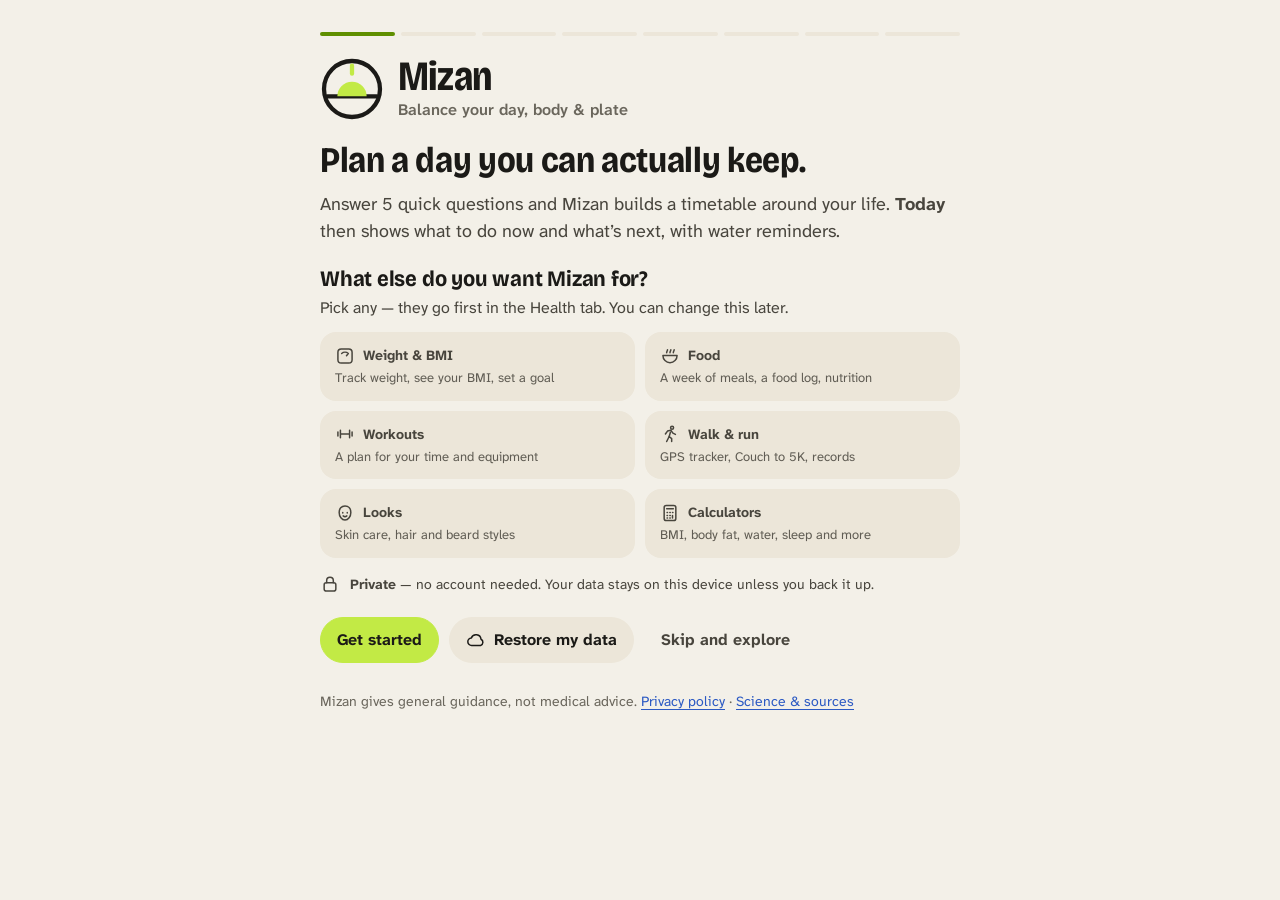
==== commit 254dc76f: "Add files via upload" ====
--- a/index.html
+++ b/index.html
@@ -4,7 +4,7 @@
   <meta charset="utf-8">
   <meta name="viewport" content="width=device-width, initial-scale=1, viewport-fit=cover">
   <title>Mizan — Balance your day, body &amp; plate</title>
-  <meta name="description" content="Mizan builds a timetable from 5 questions, then helps you follow it: a live dashboard, water reminders, BMI, habits, meal and workout plans, a walk & run tracker, a skin and grooming guide and a helpful assistant. Private and free.">
+  <meta name="description" content="Mizan builds a timetable from 5 questions, then helps you follow it: a clear Today screen, water reminders, BMI, habits, meal and workout plans, a walk & run tracker, a skin and grooming guide and a helpful assistant. Private and free.">
   <meta name="theme-color" content="#f3f0e8">
   <meta name="color-scheme" content="light dark">
   <meta name="apple-mobile-web-app-capable" content="yes">
@@ -12,7 +12,7 @@
   <meta name="apple-mobile-web-app-status-bar-style" content="default">
   <meta name="apple-mobile-web-app-title" content="Mizan">
   <meta property="og:title" content="Mizan — Balance your day, body & plate">
-  <meta property="og:description" content="Plan a day you can actually keep. Timetable, dashboard, habits, BMI, meals, workouts, walk & run tracker and skin care — private and free.">
+  <meta property="og:description" content="Plan a day you can actually keep. Timetable, Today screen, habits, BMI, meals, workouts, walk & run tracker and skin care — private and free.">
   <meta property="og:type" content="website">
   <meta property="og:image" content="assets/icons/icon-512.png">
   <link rel="manifest" href="manifest.webmanifest">
@@ -21,14 +21,14 @@
   <link rel="apple-touch-icon" href="assets/icons/apple-touch-icon.png">
   <link rel="preload" href="assets/fonts/atkinson-hyperlegible-next.woff2" as="font" type="font/woff2" crossorigin>
   <link rel="preload" href="assets/fonts/bricolage-grotesque.woff2" as="font" type="font/woff2" crossorigin>
-  <link rel="stylesheet" href="assets/css/app.css?v=2.1.0">
+  <link rel="stylesheet" href="assets/css/app.css?v=3.0.0">
 </head>
 <body>
   <a class="skip-link" href="#view">Skip to content</a>
 
   <div class="app">
     <nav class="rail" aria-label="Main">
-      <a class="brand" href="#/dashboard" aria-label="Mizan home">
+      <a class="brand" href="#/today" aria-label="Mizan home">
         <svg viewBox="0 0 48 48" aria-hidden="true"><circle cx="24" cy="24" r="21" fill="none" stroke="var(--ink)" stroke-width="3.2"/><path d="M5.5 29.5h37" stroke="var(--ink)" stroke-width="3.2" stroke-linecap="round"/><path d="M13 29.5a11 11 0 0 1 22 0" fill="var(--accent)"/><path d="M24 6.5v6" stroke="var(--accent)" stroke-width="3.2" stroke-linecap="round"/></svg>
         <div><strong>Mizan</strong><span>Day · body · plate</span></div>
       </a>
@@ -41,12 +41,15 @@
     </nav>
 
     <header class="topbar">
-      <a class="brand-mini" href="#/dashboard" aria-label="Mizan home">
+      <a class="icon-btn back-btn" href="#/today" aria-label="Back" hidden>
+        <svg viewBox="0 0 24 24" fill="none" stroke="currentColor" stroke-width="2" stroke-linecap="round" stroke-linejoin="round" aria-hidden="true"><path d="M15 18l-6-6 6-6"/></svg>
+      </a>
+      <a class="brand-mini" href="#/today" aria-label="Mizan home">
         <svg viewBox="0 0 48 48" aria-hidden="true"><circle cx="24" cy="24" r="21" fill="none" stroke="var(--ink)" stroke-width="3.2"/><path d="M5.5 29.5h37" stroke="var(--ink)" stroke-width="3.2" stroke-linecap="round"/><path d="M13 29.5a11 11 0 0 1 22 0" fill="var(--accent)"/><path d="M24 6.5v6" stroke="var(--accent)" stroke-width="3.2" stroke-linecap="round"/></svg>
       </a>
       <div class="topbar-title"><h1 id="page-title">Mizan</h1><p id="page-sub" hidden></p></div>
       <div class="topbar-actions">
-        <button type="button" class="icon-btn menu-btn" data-action="more" aria-label="Menu: all screens and settings" aria-haspopup="dialog">
+        <button type="button" class="icon-btn menu-btn" data-action="more" aria-label="Menu: every screen and settings" aria-haspopup="dialog">
           <svg viewBox="0 0 24 24" fill="none" stroke="currentColor" stroke-width="1.8" stroke-linecap="round" stroke-linejoin="round" aria-hidden="true"><path d="M4 7h16M4 12h16M4 17h16"/></svg>
         </button>
       </div>
@@ -61,31 +64,48 @@
 
   <div class="toast-host" id="toasts" role="status" aria-live="polite"></div>
 
-  <script src="assets/js/core.js?v=2.1.0"></script>
-  <script src="assets/js/config.js?v=2.1.0"></script>
-  <script src="assets/js/data-templates.js?v=2.1.0"></script>
-  <script src="assets/js/setup.js?v=2.1.0"></script>
-  <script src="assets/js/calc.js?v=2.1.0"></script>
-  <script src="assets/js/tt-custom.js?v=2.1.0"></script>
-  <script src="assets/js/sun.js?v=2.1.0"></script>
-  <script src="assets/js/data-growth.js?v=2.1.0"></script>
-  <script src="assets/js/data-foods.js?v=2.1.0"></script>
-  <script src="assets/js/mealplan.js?v=2.1.0"></script>
-  <script src="assets/js/data-exercises.js?v=2.1.0"></script>
-  <script src="assets/js/ui.js?v=2.1.0"></script>
-  <script src="assets/js/views-dashboard.js?v=2.1.0"></script>
-  <script src="assets/js/views-today.js?v=2.1.0"></script>
-  <script src="assets/js/views-plan.js?v=2.1.0"></script>
-  <script src="assets/js/views-habits.js?v=2.1.0"></script>
-  <script src="assets/js/views-body.js?v=2.1.0"></script>
-  <script src="assets/js/views-food.js?v=2.1.0"></script>
-  <script src="assets/js/views-welcome.js?v=2.1.0"></script>
-  <script src="assets/js/views-settings.js?v=2.1.0"></script>
-  <script src="assets/js/views-more.js?v=2.1.0"></script>
-  <script src="assets/js/backup.js?v=2.1.0"></script>
-  <script src="assets/js/assistant.js?v=2.1.0"></script>
-  <script src="assets/js/move.js?v=2.1.0"></script>
-  <script src="assets/js/looks.js?v=2.1.0"></script>
-  <script src="assets/js/app.js?v=2.1.0"></script>
+  <script>
+    /* Very old browsers: say so instead of showing a broken page */
+    (function () {
+      var ok = false;
+      try { ok = 'Promise' in window && 'fetch' in window && 'localStorage' in window && !!(window.CSS && CSS.supports && CSS.supports('--a', '0')) && !![].includes && !!Object.assign; } catch (e) { ok = false; }
+      if (ok) return;
+      window.MIZAN_OLD = true;
+      document.addEventListener('DOMContentLoaded', function () {
+        var v = document.getElementById('view');
+        if (v) v.innerHTML = '<div class="empty"><p><strong>Please update your browser.</strong></p><p>Mizan needs a newer browser: the latest Chrome, Safari, Edge, Firefox or Samsung Internet (Android 7+, iOS 14+, Windows 10+, macOS 11+).</p></div>';
+      });
+    })();
+  </script>
+  <script src="assets/js/core.js?v=3.0.0"></script>
+  <script src="assets/js/config.js?v=3.0.0"></script>
+  <script src="assets/js/data-templates.js?v=3.0.0"></script>
+  <script src="assets/js/setup.js?v=3.0.0"></script>
+  <script src="assets/js/calc.js?v=3.0.0"></script>
+  <script src="assets/js/tt-custom.js?v=3.0.0"></script>
+  <script src="assets/js/sun.js?v=3.0.0"></script>
+  <script src="assets/js/data-growth.js?v=3.0.0"></script>
+  <script src="assets/js/data-foods.js?v=3.0.0"></script>
+  <script src="assets/js/mealplan.js?v=3.0.0"></script>
+  <script src="assets/js/data-exercises.js?v=3.0.0"></script>
+  <script src="assets/js/ui.js?v=3.0.0"></script>
+  <script src="assets/js/special-days.js?v=3.0.0"></script>
+  <script src="assets/js/reminders.js?v=3.0.0"></script>
+  <script src="assets/js/views-dashboard.js?v=3.0.0"></script>
+  <script src="assets/js/views-today.js?v=3.0.0"></script>
+  <script src="assets/js/views-plan.js?v=3.0.0"></script>
+  <script src="assets/js/views-habits.js?v=3.0.0"></script>
+  <script src="assets/js/views-body.js?v=3.0.0"></script>
+  <script src="assets/js/views-food.js?v=3.0.0"></script>
+  <script src="assets/js/views-welcome.js?v=3.0.0"></script>
+  <script src="assets/js/views-settings.js?v=3.0.0"></script>
+  <script src="assets/js/views-more.js?v=3.0.0"></script>
+  <script src="assets/js/views-hubs.js?v=3.0.0"></script>
+  <script src="assets/js/backup.js?v=3.0.0"></script>
+  <script src="assets/js/assistant.js?v=3.0.0"></script>
+  <script src="assets/js/move.js?v=3.0.0"></script>
+  <script src="assets/js/beard.js?v=3.0.0"></script>
+  <script src="assets/js/looks.js?v=3.0.0"></script>
+  <script src="assets/js/app.js?v=3.0.0"></script>
 </body>
 </html>
--- a/assets/css/app.css
+++ b/assets/css/app.css
@@ -243,6 +243,7 @@
 .topbar {
   position: sticky; top: 0; z-index: 30;
   padding: calc(10px + var(--safe-t)) var(--gutter) 10px;
+  background: var(--bg);
   background: color-mix(in srgb, var(--bg) 88%, transparent);
   backdrop-filter: blur(12px) saturate(1.2);
   -webkit-backdrop-filter: blur(12px) saturate(1.2);
@@ -267,6 +268,7 @@
   position: fixed; left: 0; right: 0; bottom: 0; z-index: 40;
   height: calc(var(--tabbar-h) + var(--safe-b));
   padding: 6px 6px calc(6px + var(--safe-b));
+  background: var(--surface);
   background: color-mix(in srgb, var(--surface) 94%, transparent);
   backdrop-filter: blur(14px); -webkit-backdrop-filter: blur(14px);
   border-top: 1px solid var(--line);
@@ -366,17 +368,17 @@
   transition: background-color var(--t-fast) ease, color var(--t-fast) ease, transform var(--t-fast) var(--ease-out);
   -webkit-tap-highlight-color: transparent; touch-action: manipulation;
 }
-.btn:hover { background: color-mix(in srgb, var(--surface-3) 80%, var(--ink)); }
+.btn:hover { background: var(--surface-3); background: color-mix(in srgb, var(--surface-3) 80%, var(--ink)); }
 .btn:active, .icon-btn:active, .chip:active, .choice:active, .chip-radio:active, .habit-check:active, .ds-seg:active, .tab:active .tab-ico { transform: scale(.96); }
 .btn svg { width: 20px; height: 20px; flex-shrink: 0; }
 .btn-primary { background: var(--accent); border-color: var(--accent); color: var(--on-accent); }
-.btn-primary:hover { background: color-mix(in srgb, var(--accent) 88%, var(--ink)); }
+.btn-primary:hover { background: var(--accent); background: color-mix(in srgb, var(--accent) 88%, var(--ink)); }
 .btn-ink { background: var(--ink); border-color: var(--ink); color: var(--surface); }
-.btn-ink:hover { background: color-mix(in srgb, var(--ink) 88%, var(--surface)); }
+.btn-ink:hover { background: var(--ink); background: color-mix(in srgb, var(--ink) 88%, var(--surface)); }
 .btn-ghost { background: transparent; border-color: transparent; color: var(--ink-2); }
 .btn-ghost:hover { background: var(--surface-2); color: var(--ink); }
 .btn-danger { color: var(--bad); background: var(--bad-soft); }
-.btn-danger:hover { background: color-mix(in srgb, var(--bad-soft) 80%, var(--bad)); }
+.btn-danger:hover { background: var(--bad-soft); background: color-mix(in srgb, var(--bad-soft) 80%, var(--bad)); }
 .btn-sm { min-height: 36px; padding: 6px 14px; font-size: var(--fs-sm); }
 .btn-block { width: 100%; }
 .btn[disabled], .btn[aria-disabled="true"] { opacity: .5; cursor: not-allowed; }
@@ -405,6 +407,13 @@
 }
 .seg [aria-selected="true"], .seg [aria-current="page"], .seg .on { background: var(--surface); color: var(--ink); box-shadow: 0 1px 2px rgba(0,0,0,.08); }
 .seg-wrap { margin: 4px 0 18px; }
+/* radio buttons shown as a segmented control (intensity, beard with/without) */
+.seg:not(.move-type) > label { position: relative; cursor: pointer; display: inline-flex; }
+.seg:not(.move-type) > label > input[type=radio] { position: absolute; opacity: 0; pointer-events: none; width: 1px; height: 1px; }
+.seg:not(.move-type) > label > span { display: inline-flex; align-items: center; justify-content: center; min-height: 38px; padding: 8px 14px; border-radius: 10px; font-weight: 700; font-size: var(--fs-sm); color: var(--ink-2); white-space: nowrap; transition: background-color var(--t-fast) ease, color var(--t-fast) ease; }
+.seg:not(.move-type) > label > input:checked + span { background: var(--surface); color: var(--ink); box-shadow: 0 1px 2px rgba(0,0,0,.08); }
+.seg:not(.move-type) > label > input:focus-visible + span { outline: 3px solid var(--focus); outline-offset: 2px; }
+.seg:not(.move-type) > label:hover > span { color: var(--ink); }
 
 /* ---------- Forms ---------- */
 .field { display: flex; flex-direction: column; gap: 6px; min-width: 0; }
@@ -418,7 +427,7 @@
 }
 .textarea { min-height: 84px; resize: vertical; line-height: 1.45; }
 .input:hover, .select:hover, .textarea:hover { border-color: var(--ink-3); }
-.input:focus, .select:focus, .textarea:focus { outline: 3px solid color-mix(in srgb, var(--focus) 45%, transparent); outline-offset: 0; border-color: var(--focus); }
+.input:focus, .select:focus, .textarea:focus { outline: 2px solid var(--focus); outline: 3px solid color-mix(in srgb, var(--focus) 45%, transparent); outline-offset: 0; border-color: var(--focus); }
 .input[aria-invalid="true"] { border-color: var(--bad); }
 .input-group { display: flex; align-items: stretch; }
 .input-group .input { border-top-right-radius: 0; border-bottom-right-radius: 0; }
@@ -448,7 +457,7 @@
 
 .switch { display: flex; align-items: center; justify-content: space-between; gap: 16px; padding: 12px 0; cursor: pointer; }
 .switch + .switch { border-top: 1px solid var(--line); }
-.switch input { appearance: none; -webkit-appearance: none; width: 48px; height: 28px; border-radius: 999px; background: color-mix(in srgb, var(--ink-3) 55%, var(--surface)); position: relative; cursor: pointer; flex-shrink: 0; transition: background-color var(--t-med) ease; margin: 0; }
+.switch input { appearance: none; -webkit-appearance: none; width: 48px; height: 28px; border-radius: 999px; background: var(--ink-3); background: color-mix(in srgb, var(--ink-3) 55%, var(--surface)); position: relative; cursor: pointer; flex-shrink: 0; transition: background-color var(--t-med) ease; margin: 0; }
 .switch input::after { content: ""; position: absolute; top: 3px; left: 3px; width: 22px; height: 22px; border-radius: 50%; background: #fff; box-shadow: 0 1px 2px rgba(0,0,0,.25); transition: transform var(--t-med) var(--ease-spring); }
 .switch input:checked { background: var(--ink); }
 .switch input:checked::after { transform: translateX(20px); background: var(--accent); }
@@ -547,7 +556,7 @@
 .dial .tick { stroke: var(--line-strong); stroke-width: 1; }
 .dial .tick.major { stroke: var(--ink-3); stroke-width: 1.5; }
 .dial .hour-label { fill: var(--ink-3); font-size: 11px; font-weight: 700; font-family: var(--font-ui); }
-.dial-center { position: absolute; inset: 22%; display: flex; flex-direction: column; align-items: center; justify-content: center; text-align: center; pointer-events: none; }
+.dial-center { position: absolute; top: 22%; right: 22%; bottom: 22%; left: 22%; display: flex; flex-direction: column; align-items: center; justify-content: center; text-align: center; pointer-events: none; }
 .dial-center .clock { font-size: clamp(2rem, 9vw, 2.9rem); font-weight: 700; letter-spacing: -0.02em; line-height: 1; }
 .dial-center .clock small { font-size: 0.45em; font-weight: 700; color: var(--ink-3); margin-left: 2px; }
 .dial-center .now-title { margin-top: 8px; font-weight: 700; font-size: var(--fs-md); line-height: 1.2; max-width: 100%; overflow: hidden; display: -webkit-box; -webkit-line-clamp: 2; -webkit-box-orient: vertical; }
@@ -629,7 +638,8 @@
 .ds-seg:hover { filter: brightness(1.08) saturate(1.05); }
 .ds-seg svg { width: 16px; height: 16px; flex-shrink: 0; }
 .ds-seg b { overflow: hidden; text-overflow: ellipsis; white-space: nowrap; font-weight: 800; }
-.ds-seg.is-past { background: color-mix(in srgb, var(--cat) 42%, var(--surface-3)); color: var(--ink); }
+.ds-seg.is-past { opacity: .55; background: color-mix(in srgb, var(--cat) 42%, var(--surface-3)); color: var(--ink); }
+@supports (color: color-mix(in srgb, red 50%, blue)) { .ds-seg.is-past { opacity: 1; } }
 .ds-seg.flash { animation: seg-flash 1.2s var(--ease-out); z-index: 2; }
 @keyframes seg-flash { 0%, 35% { box-shadow: inset 0 0 0 3px var(--ink); filter: brightness(1.15); } 100% { box-shadow: inset 0 0 0 3px transparent; } }
 .ds-now { position: absolute; top: -3px; bottom: 16px; width: 2px; margin-left: -1px; background: var(--ink); border-radius: 1px; pointer-events: none; z-index: 3; }
@@ -688,8 +698,8 @@
 /* heat grid (habit / consistency history) */
 .heat { display: grid; grid-template-columns: repeat(7, 16px); gap: 3px; }
 .heat i { width: 16px; height: 16px; border-radius: 4px; background: var(--surface-3); }
-.heat i.l1 { background: color-mix(in srgb, var(--ink-2) 35%, var(--surface-3)); }
-.heat i.l2 { background: color-mix(in srgb, var(--ink-2) 65%, var(--surface-3)); }
+.heat i.l1 { background: var(--line-strong); background: color-mix(in srgb, var(--ink-2) 35%, var(--surface-3)); }
+.heat i.l2 { background: var(--ink-3); background: color-mix(in srgb, var(--ink-2) 65%, var(--surface-3)); }
 .heat i.l3 { background: var(--ink-2); }
 
 /* ---------- Charts ---------- */
@@ -794,15 +804,15 @@
 .focus-ring svg { width: 100%; height: 100%; transform: rotate(-90deg); }
 .focus-ring .track { stroke: var(--surface-3); }
 .focus-ring .bar { stroke: var(--now); transition: stroke-dashoffset .5s linear; }
-.focus-ring .time { position: absolute; inset: 0; display: flex; flex-direction: column; align-items: center; justify-content: center; }
+.focus-ring .time { position: absolute; top: 0; right: 0; bottom: 0; left: 0; display: flex; flex-direction: column; align-items: center; justify-content: center; }
 .focus-ring .time strong { font-size: 3rem; font-weight: 700; letter-spacing: -0.02em; line-height: 1; }
 .focus-ring .time span { color: var(--ink-3); font-weight: 600; margin-top: 6px; }
 
 /* ---------- Dialog / sheet ---------- */
 dialog.sheet {
   border: 0; padding: 0; margin: 0; color: var(--ink); background: var(--surface);
-  width: 100%; max-width: 100%; max-height: 92dvh; border-radius: var(--radius-xl) var(--radius-xl) 0 0;
-  inset: auto 0 0 0; position: fixed; box-shadow: var(--shadow-float);
+  width: 100%; max-width: 100%; max-height: 92vh; max-height: 92dvh; border-radius: var(--radius-xl) var(--radius-xl) 0 0;
+  top: auto; right: 0; bottom: 0; left: 0; inset: auto 0 0 0; position: fixed; box-shadow: var(--shadow-float);
 }
 dialog.sheet::backdrop { background: rgba(12, 12, 8, 0.48); }
 dialog.sheet[open] { display: flex; flex-direction: column; animation: sheet-in var(--t-med) var(--ease-out); }
@@ -822,7 +832,7 @@
 .sheet-foot .spacer { flex: 1; }
 .sheet-grip { width: 40px; height: 4px; border-radius: 2px; background: var(--line-strong); margin: 10px auto 0; }
 @media (min-width: 720px) {
-  dialog.sheet { inset: 0; margin: auto; width: min(640px, calc(100% - 48px)); max-height: 86vh; border-radius: var(--radius-xl); }
+  dialog.sheet { top: 0; right: 0; bottom: 0; left: 0; inset: 0; margin: auto; width: min(640px, calc(100% - 48px)); max-height: 86vh; border-radius: var(--radius-xl); }
   dialog.sheet[open] { animation-name: pop-in; animation-duration: 140ms; }
   dialog.sheet.closing { animation-name: pop-out; animation-duration: 100ms; }
   dialog.sheet.wide { width: min(860px, calc(100% - 48px)); }
@@ -940,21 +950,22 @@
 /* ================================================================== */
 :root[data-accent] {
   --accent: var(--acc-l); --on-accent: var(--acc-on-l);
-  --accent-soft: color-mix(in srgb, var(--acc-l) 24%, var(--surface));
-  --accent-ink: color-mix(in srgb, var(--acc-l) 40%, #000);
-  --now: color-mix(in srgb, var(--acc-l) 55%, #000);
+  --accent-soft: var(--surface-2); --accent-ink: var(--ink); --now: var(--ink);
 }
 @media (prefers-color-scheme: dark) {
-  :root[data-accent]:not([data-theme="light"]) {
-    --accent: var(--acc-d); --on-accent: var(--acc-on-d);
-    --accent-soft: color-mix(in srgb, var(--acc-d) 18%, var(--surface));
-    --accent-ink: var(--acc-d); --now: var(--acc-d);
+  :root[data-accent]:not([data-theme="light"]) { --accent: var(--acc-d); --on-accent: var(--acc-on-d); --accent-soft: var(--surface-2); --accent-ink: var(--acc-d); --now: var(--acc-d); }
+}
+:root[data-accent][data-theme="dark"] { --accent: var(--acc-d); --on-accent: var(--acc-on-d); --accent-soft: var(--surface-2); --accent-ink: var(--acc-d); --now: var(--acc-d); }
+@supports (color: color-mix(in srgb, red 50%, blue)) {
+  :root[data-accent] {
+    --accent-soft: color-mix(in srgb, var(--acc-l) 24%, var(--surface));
+    --accent-ink: color-mix(in srgb, var(--acc-l) 40%, #000);
+    --now: color-mix(in srgb, var(--acc-l) 55%, #000);
   }
-}
-:root[data-accent][data-theme="dark"] {
-  --accent: var(--acc-d); --on-accent: var(--acc-on-d);
-  --accent-soft: color-mix(in srgb, var(--acc-d) 18%, var(--surface));
-  --accent-ink: var(--acc-d); --now: var(--acc-d);
+  @media (prefers-color-scheme: dark) {
+    :root[data-accent]:not([data-theme="light"]) { --accent-soft: color-mix(in srgb, var(--acc-d) 18%, var(--surface)); --accent-ink: var(--acc-d); --now: var(--acc-d); }
+  }
+  :root[data-accent][data-theme="dark"] { --accent-soft: color-mix(in srgb, var(--acc-d) 18%, var(--surface)); --accent-ink: var(--acc-d); --now: var(--acc-d); }
 }
 :root[data-radius="sharp"] { --r-panel: 8px; --r-btn: 8px; --r-input: 6px; --radius: 6px; --radius-lg: 8px; --radius-xl: 12px; }
 :root[data-radius="round"] { --r-panel: 28px; --r-btn: 999px; --r-input: 16px; --radius: 16px; --radius-lg: 24px; --radius-xl: 30px; }
@@ -1090,7 +1101,7 @@
 .order-list .icon-btn[disabled] { opacity: .3; cursor: default; }
 .look-preview .panel { background: var(--bg); }
 .bk-card { display: block; }
-.danger-zone { padding: 14px; border-radius: 14px; border: 1px dashed color-mix(in srgb, var(--bad) 45%, transparent); }
+.danger-zone { padding: 14px; border-radius: 14px; border: 1px dashed var(--bad); border: 1px dashed color-mix(in srgb, var(--bad) 45%, transparent); }
 .restore-opt { width: 100%; gap: 12px; background: none; border: 0; padding: 4px 0; text-align: left; font: inherit; color: inherit; cursor: pointer; }
 .restore-opt svg { width: 24px; height: 24px; flex-shrink: 0; }
 
@@ -1101,8 +1112,8 @@
 .chat-host[data-size="s"] { --chat-fs: var(--fs-sm); }
 .chat-host[data-size="l"] { --chat-fs: var(--fs-lg); }
 .chat { display: flex; flex-direction: column; height: 100%; min-height: 0; }
-.chat-host.page { height: calc(100dvh - 180px - var(--tabbar-h)); min-height: 420px; background: var(--surface); border-radius: var(--r-panel, 20px); overflow: hidden; }
-@media (min-width: 960px) { .chat-host.page { height: calc(100dvh - 150px); max-width: 780px; } }
+.chat-host.page { height: calc(100vh - 180px - var(--tabbar-h)); height: calc(100dvh - 180px - var(--tabbar-h)); min-height: 420px; background: var(--surface); border-radius: var(--r-panel, 20px); overflow: hidden; }
+@media (min-width: 960px) { .chat-host.page { height: calc(100vh - 150px); height: calc(100dvh - 150px); max-width: 780px; } }
 .chat-head { display: flex; align-items: center; gap: 10px; padding: 12px 12px 10px 16px; border-bottom: 1px solid var(--line); }
 .chat-head strong { display: block; font-size: var(--fs-md); }
 .chat-head .grow span { display: block; font-size: var(--fs-xs); color: var(--ink-3); }
@@ -1155,7 +1166,7 @@
 .chat-input .btn { min-width: 48px; padding: 10px 14px; }
 dialog.chat-sheet .sheet-head, dialog.chat-sheet .sheet-grip { display: none; }
 dialog.chat-sheet .sheet-body { padding: 0; overflow: hidden; display: flex; flex-direction: column; flex: 1; min-height: 0; }
-dialog.chat-sheet { height: 88dvh; }
+dialog.chat-sheet { height: 88vh; height: 88dvh; }
 @media (min-width: 720px) { dialog.chat-sheet { height: min(720px, 86vh); } }
 .chat-host.in-sheet { height: 100%; display: flex; flex-direction: column; min-height: 0; }
 .chat-fab { position: fixed; right: 16px; bottom: calc(var(--tabbar-h) + 14px + var(--safe-b)); z-index: 45; width: 56px; height: 56px; border-radius: 50%; border: 0; cursor: pointer; display: grid; place-items: center; font-size: 26px; background: var(--bot-bg, var(--ink)); color: var(--bot-ink, var(--surface)); box-shadow: var(--shadow-float); transition: transform var(--t-fast) var(--ease-out); -webkit-tap-highlight-color: transparent; }
@@ -1247,3 +1258,322 @@
 .chip-row { display: flex; flex-wrap: wrap; gap: 6px; margin-top: 8px; }
 .chip-row .chip { font-size: var(--fs-sm); padding: 6px 12px; }
 .lk-result h4 { margin-bottom: 4px; }
+
+/* Install steps (sheet) */
+.install-lead { margin: 0 0 14px; }
+.install-steps { list-style: none; margin: 14px 0 0; padding: 0; display: grid; gap: 10px; counter-reset: none; }
+.install-steps li { display: flex; gap: 12px; align-items: flex-start; padding: 12px 14px; border-radius: 14px; background: var(--surface-2); line-height: 1.45; }
+.install-steps .is-n { flex: none; width: 28px; height: 28px; border-radius: 50%; display: grid; place-items: center; background: var(--ink); color: var(--surface); font-weight: 800; font-size: var(--fs-sm); }
+.install-steps .is-t { padding-top: 3px; }
+.is-ic { display: inline-grid; place-items: center; width: 26px; height: 26px; margin: -3px 2px; vertical-align: middle; border-radius: 8px; background: var(--surface); box-shadow: 0 0 0 1px var(--line-strong); color: var(--ink); }
+.is-ic svg { width: 17px; height: 17px; }
+.install-note { display: flex; gap: 8px; align-items: flex-start; margin: 14px 0 0; font-size: var(--fs-sm); color: var(--ink-2); }
+.install-note > svg { flex: none; width: 18px; height: 18px; margin-top: 2px; }
+.install-done { display: flex; gap: 10px; align-items: flex-start; margin: 0; }
+.install-done > svg { flex: none; width: 22px; height: 22px; color: var(--good); }
+.install-now:not(:empty) { margin-bottom: 4px; }
+.install-or { margin: 12px 0 0; font-size: var(--fs-sm); color: var(--ink-3); text-align: center; }
+.install-sheet .btn-block + .install-steps { margin-top: 16px; }
+.copy-row { display: flex; gap: 8px; margin-top: 16px; }
+.copy-row .input { flex: 1; min-width: 0; font-size: var(--fs-sm); }
+
+/* Water reminder banner (any screen) */
+.water-banner { position: fixed; z-index: 70; top: calc(10px + var(--safe-t)); left: 50%; transform: translateX(-50%); width: min(560px, calc(100% - 24px)); display: grid; grid-template-columns: auto 1fr auto; gap: 4px 12px; align-items: center; padding: 12px 12px 12px 14px; border-radius: 18px; background: var(--surface); color: var(--ink); box-shadow: var(--shadow-float), 0 0 0 2px #3d8bd6 inset; animation: wb-in var(--t-med) var(--ease-out); }
+.water-banner.out { animation: wb-out 160ms ease-in forwards; }
+@keyframes wb-in { from { transform: translate(-50%, -14px); opacity: 0; } to { transform: translate(-50%, 0); opacity: 1; } }
+@keyframes wb-out { to { transform: translate(-50%, -10px); opacity: 0; } }
+.water-banner .wb-ico { grid-row: span 2; width: 40px; height: 40px; border-radius: 50%; display: grid; place-items: center; background: #3d8bd6; color: #fff; }
+.water-banner .wb-ico svg { width: 22px; height: 22px; }
+.water-banner .wb-text strong { display: block; font-size: var(--fs-md); }
+.water-banner .wb-text span { display: block; font-size: var(--fs-sm); color: var(--ink-2); }
+.water-banner .wb-x { grid-column: 3; grid-row: 1; align-self: start; }
+.water-banner .wb-btns { grid-column: 2 / 4; display: flex; flex-wrap: wrap; gap: 8px; }
+.water-banner .wb-btns .btn svg { width: 16px; height: 16px; }
+@media (min-width: 960px) { .water-banner { left: auto; right: 24px; transform: none; width: 420px; } @keyframes wb-in { from { transform: translateY(-14px); opacity: 0; } to { transform: none; opacity: 1; } } .water-banner.out { animation: none; opacity: 0; } }
+.water-next { display: flex !important; align-items: center; gap: 5px; margin-top: 2px; }
+.water-next svg { width: 14px; height: 14px; flex: none; }
+
+/* Unit menus inside number fields, and field errors */
+.input-group .unit-sel { appearance: none; -webkit-appearance: none; border: 1px solid var(--line-strong); border-left: 0; border-radius: 0 12px 12px 0; background: var(--surface-2) url("data:image/svg+xml,%3Csvg xmlns='http://www.w3.org/2000/svg' viewBox='0 0 24 24' fill='none' stroke='%23888' stroke-width='2.4' stroke-linecap='round' stroke-linejoin='round'%3E%3Cpath d='m6 9 6 6 6-6'/%3E%3C/svg%3E") no-repeat right 8px center / 12px; color: var(--ink-2); font: inherit; font-size: var(--fs-sm); font-weight: 700; padding: 0 26px 0 10px; min-width: 64px; cursor: pointer; }
+.input-group .unit-sel:hover { color: var(--ink); background-color: var(--surface-3); }
+.input-group .unit-sel:focus-visible { outline: 2px solid var(--focus, var(--ink)); outline-offset: 2px; position: relative; z-index: 1; }
+.input-group .m-a + .m-b:not([hidden]) { border-left: 0; border-radius: 0; }
+.input-group .m-a:has(+ .m-b:not([hidden])) { border-radius: 12px 0 0 12px; }
+.input-group .m-a, .input-group .m-b { min-width: 0; flex: 1 1 0; }
+.measure[data-disp=ftin] .m-a { flex: 0.75 1 0; border-radius: 12px 0 0 12px; padding-inline: 10px; }
+.measure[data-disp=ftin] .m-b { flex: 1.25 1 0; padding-inline: 10px; }
+.field-err { font-size: var(--fs-xs); font-weight: 700; color: var(--bad); line-height: 1.35; }
+.field.has-err .input, .field.has-err .unit, .field.has-err .unit-sel { border-color: var(--bad); }
+.field.has-err .input { box-shadow: 0 0 0 1px var(--bad) inset; }
+
+/* Beard styles with pictures */
+.beard-grid { display: grid; grid-template-columns: repeat(auto-fill, minmax(118px, 1fr)); gap: 10px; }
+.beard-grid.all { grid-template-columns: repeat(auto-fill, minmax(130px, 1fr)); }
+.beard-card { display: flex; flex-direction: column; gap: 6px; padding: 6px 6px 10px; border: 1px solid var(--line); border-radius: 16px; background: var(--surface-2); color: var(--ink); font: inherit; font-size: var(--fs-sm); font-weight: 700; text-align: center; cursor: pointer; transition: transform var(--t-fast) var(--ease-out), border-color var(--t-fast) ease; }
+.beard-card:hover { border-color: var(--line-strong); }
+.beard-card:active { transform: scale(.97); }
+.beard-card img { width: 100%; height: auto; aspect-ratio: 160 / 190; border-radius: 11px; background: #e9e4d8; object-fit: cover; }
+.beard-card span { line-height: 1.25; }
+.beard-big img { display: block; width: min(100%, 360px); height: auto; aspect-ratio: 160 / 190; margin: 0 auto; border-radius: 16px; background: #e9e4d8; }
+.beard-toggle { margin: 12px auto 0; width: fit-content; }
+
+/* ---------- Older browsers ---------- */
+/* no :has() (Firefox < 121, Chrome < 105, older Samsung / Huawei / Mi browsers): app.js marks checked labels */
+.choice.is-checked { border-color: var(--ink); background: var(--ink); color: var(--surface); }
+.grocery-group label.is-checked span { text-decoration: line-through; color: var(--ink-3); }
+.shape-opt.is-checked { background: var(--ink); color: var(--surface); }
+.shape-opt.is-checked svg { color: var(--accent); }
+/* no <dialog> (Safari < 15.4): core.js shows sheets with this fallback */
+dialog:not([open]) { display: none; }
+dialog.dlg-fallback[open] { z-index: 1001; }
+.dlg-backdrop { position: fixed; top: 0; right: 0; bottom: 0; left: 0; z-index: 1000; background: rgba(12, 12, 8, 0.48); }
+/* very small phones (320–380 px): one column of fields so the unit menus fit */
+.input-group .input { min-width: 0; }
+@media (max-width: 379px) { .form-grid { grid-template-columns: minmax(0, 1fr); } }
+.select { max-width: 100%; min-width: 0; }
+.split > *, .field { min-width: 0; }
+.source { overflow-wrap: anywhere; }
+.water-banner.below-pill { top: calc(58px + var(--safe-t)); }
+
+/* ---------- Plan specific days: calendar ---------- */
+.cal { display: grid; gap: 10px; }
+.cal-head { display: flex; align-items: center; justify-content: space-between; gap: 8px; }
+.cal-title { font-family: var(--font-display); font-size: var(--fs-md); }
+.cal-head .icon-btn[disabled] { opacity: .35; cursor: default; }
+.cal-grid { display: grid; grid-template-columns: repeat(7, minmax(0, 1fr)); gap: 4px; }
+.cal-wd { text-align: center; font-size: var(--fs-xs); font-weight: 700; color: var(--ink-3); padding-bottom: 2px; }
+.cal-day { position: relative; padding: 0; white-space: nowrap; aspect-ratio: 1 / 1; min-height: 36px; max-height: 52px; width: 100%; border: 1px solid var(--line); border-radius: 12px; background: var(--surface); color: var(--ink); font: inherit; font-weight: 700; font-size: var(--fs-sm); cursor: pointer; display: grid; place-items: center; transition: background-color var(--t-fast) ease, border-color var(--t-fast) ease, transform var(--t-fast) ease; }
+@supports not (aspect-ratio: 1 / 1) { .cal-day { height: 40px; } }
+@media (hover: hover) { .cal-day:hover:not([disabled]):not(.is-sel) { border-color: var(--line-strong); background: var(--surface-2); } }
+.cal-day:active:not([disabled]) { transform: scale(.94); }
+.cal-day:focus-visible { outline: 3px solid var(--focus); outline-offset: 2px; }
+.cal-day.is-today { border-color: var(--ink); }
+.cal-day.is-sel { background: var(--ink); color: var(--surface); border-color: var(--ink); }
+.cal-day[disabled] { color: var(--ink-3); opacity: .45; background: transparent; border-style: dashed; cursor: default; }
+.cal-dot { position: absolute; bottom: 4px; left: 50%; width: 6px; height: 6px; margin-left: -3px; border-radius: 50%; background: var(--c-free); }
+.cal-day.is-sel .cal-dot { background: var(--accent); }
+.cal-legend { margin: -4px 0 0; font-size: var(--fs-xs); color: var(--ink-3); display: flex; align-items: center; gap: 6px; }
+.cal-legend .cal-dot { position: static; margin: 0; }
+.cal-quick { display: flex; flex-wrap: wrap; gap: 6px; }
+.cal-quick .chip { min-height: 36px; padding: 6px 12px; font-size: var(--fs-sm); }
+.cal-sum { margin: 0; font-size: var(--fs-sm); color: var(--ink-2); }
+.cal .btn-row { margin-top: 2px; }
+.chat-cal { margin-top: 10px; padding: 10px; border-radius: 14px; background: var(--surface); border: 1px solid var(--line); color: var(--ink); }
+.chat-cal .cal-day { min-height: 30px; border-radius: 9px; font-size: var(--fs-xs); }
+.chat-cal .cal-grid { gap: 3px; }
+.chat-cal { padding: 8px; }
+.chat-cal .cal-quick { display: none; } /* the chat already offers quick picks as buttons */
+
+/* Special days row in Plan */
+.sd-row { display: flex; flex-wrap: wrap; align-items: center; gap: 8px; margin: -6px 0 16px; }
+.sd-row > svg { width: 18px; height: 18px; color: var(--ink-3); }
+.sd-row-lab { font-size: var(--fs-xs); font-weight: 700; color: var(--ink-3); text-transform: uppercase; letter-spacing: .06em; margin-right: 2px; }
+.sd-chip { display: inline-flex; flex-direction: column; align-items: flex-start; gap: 1px; padding: 7px 12px; border-radius: 12px; border: 1px solid var(--line-strong); background: var(--surface); color: var(--ink); font: inherit; cursor: pointer; text-align: left; min-height: 44px; }
+.sd-chip strong { font-size: var(--fs-sm); }
+.sd-chip span { font-size: var(--fs-xs); color: var(--ink-3); }
+.sd-chip[aria-pressed="true"] { background: var(--ink); color: var(--surface); border-color: var(--ink); }
+.sd-chip[aria-pressed="true"] span { color: inherit; opacity: .8; }
+.sd-chip:focus-visible { outline: 3px solid var(--focus); outline-offset: 2px; }
+.sd-badge { vertical-align: middle; font-size: var(--fs-xs); margin-right: 4px; }
+.sd-badge svg { width: 13px; height: 13px; }
+.sd-off[hidden] { display: none; }
+.set-sub { font-size: var(--fs-md); margin: 10px 0 -2px; }
+.cal-info { padding: 12px 14px; }
+
+/* ---------- Run & walk: warm-up, coach, chase, safety, records, badges ---------- */
+.gps-ready { display: flex; flex-wrap: wrap; align-items: center; gap: 6px 10px; margin: 2px 0 12px; min-height: 0; }
+.gps-ready:empty { display: none; }
+.gps-ready .hint { margin: 0; }
+.mv-chase { margin-top: 14px; }
+.mv-safety { display: flex; flex-wrap: wrap; align-items: center; gap: 6px; margin: 12px 0 0; font-size: var(--fs-sm); color: var(--ink-2); }
+.mv-safety svg { width: 16px; height: 16px; color: var(--ink-3); }
+.c25k-bar { height: 8px; border-radius: 99px; background: var(--surface-3); overflow: hidden; margin: 4px 0 12px; }
+.c25k-bar i { display: block; height: 100%; background: var(--now); border-radius: inherit; }
+.c25k-next { display: grid; gap: 2px; padding: 12px 14px; }
+.c25k-next span { font-size: var(--fs-sm); color: var(--ink-2); }
+.c25k-list { list-style: none; padding: 0; margin: 0; display: grid; gap: 14px; }
+.c25k-list > li > strong { display: block; margin-bottom: 6px; font-family: var(--font-display); }
+.c25k-list ul { list-style: none; padding: 0; margin: 0; display: grid; gap: 6px; }
+.c25k-list ul li { display: flex; align-items: center; gap: 10px; padding: 8px 10px; border-radius: 12px; background: var(--surface-2); }
+.c25k-list ul li.is-next { outline: 2px solid var(--now); }
+.c25k-list .li-main { flex: 1; min-width: 0; display: grid; }
+.c25k-list .li-main span { font-size: var(--fs-xs); color: var(--ink-3); }
+.c25k-tick { width: 22px; height: 22px; border-radius: 50%; border: 2px solid var(--line-strong); display: grid; place-items: center; flex: none; }
+.c25k-list li.is-done .c25k-tick { background: var(--now); border-color: var(--now); color: #fff; }
+.c25k-tick svg { width: 14px; height: 14px; }
+.lv-coach { margin: 10px 0 4px; padding: 12px; border-radius: 16px; background: var(--surface-2); }
+.cz-head { display: flex; justify-content: space-between; gap: 8px; font-size: var(--fs-xs); font-weight: 700; color: var(--ink-3); }
+.cz-head span:first-child { display: inline-flex; align-items: center; gap: 5px; }
+.cz-head svg { width: 14px; height: 14px; }
+.cz-now { display: grid; grid-template-columns: 1fr auto; align-items: baseline; gap: 0 10px; margin: 8px 0 10px; }
+.cz-now strong { font-family: var(--font-display); font-size: 1.6rem; line-height: 1.1; }
+.cz-now.run strong { color: var(--accent-ink); }
+.cz-left { font-family: var(--font-display); font-size: 1.9rem; font-weight: 700; }
+.cz-now em { grid-column: 1 / -1; font-style: normal; font-size: var(--fs-sm); color: var(--ink-2); }
+.cz-now.done { grid-template-columns: 1fr; }
+.cz-bar { position: relative; height: 12px; border-radius: 6px; background: var(--surface-3); overflow: hidden; }
+.cz-s { position: absolute; top: 0; bottom: 0; border-right: 1px solid var(--surface); }
+.cz-s.run { background: var(--now); opacity: .45; }
+.cz-s.walk { background: var(--line-strong); opacity: .5; }
+.cz-s.on { opacity: 1; }
+.cz-pos { position: absolute; top: -2px; bottom: -2px; width: 3px; margin-left: -1px; background: var(--ink); border-radius: 2px; }
+.chase { display: grid; gap: 2px; margin: 10px 0 0; padding: 10px 12px; border-radius: 14px; background: var(--surface-2); font-size: var(--fs-sm); }
+.chase strong { display: inline-flex; align-items: center; gap: 6px; }
+.chase svg { width: 16px; height: 16px; }
+.chase.on { background: #b3261e; color: #fff; animation: chase-pulse 1s ease-in-out infinite alternate; }
+.chase.won { background: var(--good-soft); color: var(--good); }
+.chase.lost { background: var(--warn-soft); color: var(--warn); }
+.chase.idle { color: var(--ink-3); }
+.chase span svg, .chase strong svg { display: inline-block; vertical-align: -3px; margin-right: 4px; }
+.chase.idle span { display: block; }
+@keyframes chase-pulse { to { filter: brightness(1.15); } }
+@media (prefers-reduced-motion: reduce) { .chase.on { animation: none; } }
+.lv-safe { display: flex; flex-wrap: wrap; align-items: center; justify-content: center; gap: 4px 10px; margin-top: 10px; font-size: var(--fs-xs); }
+.alarm-count { font-size: var(--fs-md); }
+.alarm-count strong { font-size: 2rem; font-family: var(--font-display); }
+.ms-high { list-style: none; padding: 0; margin: 14px 0 0; display: grid; gap: 8px; }
+.ms-high li { display: flex; gap: 10px; align-items: flex-start; padding: 10px 12px; border-radius: 12px; background: var(--accent-soft); color: var(--ink); font-size: var(--fs-sm); }
+.ms-high svg { width: 18px; height: 18px; flex: none; margin-top: 1px; }
+.rt-bar { display: flex; align-items: center; gap: 10px; flex-wrap: wrap; margin-top: 8px; }
+.rt-km { font-weight: 700; min-width: 4em; }
+.rt-bar .btn-ghost { margin-left: auto; }
+.rec-grid { display: grid; gap: 14px; grid-template-columns: repeat(auto-fit, minmax(220px, 1fr)); }
+.rec-type h4 { margin: 0 0 6px; font-size: var(--fs-sm); color: var(--ink-3); text-transform: uppercase; letter-spacing: .06em; }
+.rec-list { list-style: none; padding: 0; margin: 0; display: grid; gap: 4px; }
+.rec-list a { display: grid; grid-template-columns: 1fr auto auto; gap: 10px; align-items: baseline; padding: 8px 10px; border-radius: 10px; background: var(--surface-2); color: inherit; text-decoration: none; }
+.rec-list a:hover { background: var(--surface-3); }
+.rec-list em { font-style: normal; font-size: var(--fs-xs); color: var(--ink-3); }
+.panel-title h3 svg { display: inline-block; width: 18px; height: 18px; vertical-align: -3px; }
+.badge-grid { list-style: none; padding: 0; margin: 0; display: grid; gap: 8px; grid-template-columns: repeat(auto-fill, minmax(140px, 1fr)); }
+.badge-grid li { display: grid; gap: 2px; padding: 12px; border-radius: 14px; background: var(--surface-2); text-align: center; justify-items: center; }
+.badge-grid .bd-ico { font-size: 1.8rem; line-height: 1.2; }
+.badge-grid strong { font-size: var(--fs-sm); }
+.badge-grid li > span:last-child { font-size: var(--fs-xs); color: var(--ink-3); }
+.badge-grid li.locked .bd-ico { filter: grayscale(1); opacity: .35; }
+.badge-grid li.got { background: var(--accent-soft); }
+/* About & privacy rows: same shape as the Settings list */
+.about-list .about-row { gap: 12px; text-decoration: none; color: inherit; align-items: center; }
+.about-list .set-chev { width: 18px; height: 18px; color: var(--ink-3); flex: none; margin-left: auto; }
+.about-list .restore-opt .set-ico svg { width: 20px; height: 20px; }
+.copyright { margin: 4px 0 0; font-size: var(--fs-xs); color: var(--ink-3); }
+
+/* ---------- Block reminder banner ("5 min left") — same shape as the water reminder ---------- */
+.block-banner { position: fixed; z-index: 69; top: calc(10px + var(--safe-t)); left: 50%; transform: translateX(-50%); width: min(560px, calc(100% - 24px)); display: grid; grid-template-columns: auto 1fr auto; gap: 4px 12px; align-items: center; padding: 12px 12px 12px 14px; border-radius: 18px; background: var(--surface); color: var(--ink); box-shadow: var(--shadow-float), 0 0 0 2px var(--now) inset; animation: wb-in var(--t-med) var(--ease-out); }
+.block-banner.out { animation: wb-out 160ms ease-in forwards; }
+.block-banner .wb-ico { grid-row: span 2; width: 40px; height: 40px; border-radius: 50%; display: grid; place-items: center; background: var(--now); color: var(--surface); }
+.block-banner .wb-ico svg { width: 22px; height: 22px; }
+.block-banner .wb-text strong { display: block; font-size: var(--fs-md); }
+.block-banner .wb-text span { display: block; font-size: var(--fs-sm); color: var(--ink-2); }
+.block-banner .wb-x { grid-column: 3; grid-row: 1; align-self: start; }
+.block-banner .wb-btns { grid-column: 2 / 4; display: flex; flex-wrap: wrap; gap: 8px; }
+.block-banner .wb-btns .btn svg { width: 16px; height: 16px; }
+.block-banner.below-water { top: calc(150px + var(--safe-t)); }
+.block-banner.below-pill { top: calc(58px + var(--safe-t)); }
+.block-banner.below-water.below-pill { top: calc(198px + var(--safe-t)); }
+@media (min-width: 960px) { .block-banner { left: auto; right: 24px; transform: none; width: 420px; } .block-banner.out { animation: none; opacity: 0; } }
+.cal-steps { margin: 0; padding-left: 1.2em; display: grid; gap: 12px; }
+.cal-steps ol { margin: 6px 0 0; padding-left: 1.2em; display: grid; gap: 4px; font-size: var(--fs-sm); }
+.cal-count { margin: 0; font-size: var(--fs-sm); color: var(--ink-2); }
+.cal-blocks[hidden] { display: none; }
+
+/* =====================================================================
+   Mizan 3.0 — simpler layout: 4 tabs, Health & Me hubs, back arrow,
+   More options, "?" hints, bigger tap targets
+   ===================================================================== */
+/* back arrow in the top bar (screens inside a tab: Food → Health) */
+.topbar .back-btn { flex: none; margin-left: -8px; background: transparent; color: var(--ink); }
+.topbar .back-btn[hidden] { display: none; }
+.topbar .back-btn svg { width: 24px; height: 24px; }
+body.has-back .topbar .brand-mini { display: none; }
+.rail a.nav.sub { padding-left: 22px; font-size: var(--fs-sm); }
+.rail a.nav.sub svg { width: 18px; height: 18px; }
+
+/* Health tiles and Me lists */
+.hub-tiles { list-style: none; margin: 0; padding: 0; display: grid; gap: 10px; grid-template-columns: 1fr; }
+@media (min-width: 640px) { .hub-tiles { grid-template-columns: repeat(2, minmax(0, 1fr)); } }
+.hub-tile { display: flex; align-items: center; gap: 14px; min-height: 76px; padding: 14px 14px 14px 16px; border-radius: var(--r-panel, 20px); background: var(--surface); color: var(--ink); text-decoration: none; transition: transform var(--t-fast) var(--ease-out), background-color var(--t-fast) ease; }
+.hub-tile:hover { background: var(--surface-2); }
+.hub-tile:active { transform: scale(.98); }
+.hub-tile .ht-ico { width: 48px; height: 48px; border-radius: 14px; display: grid; place-items: center; background: var(--accent-soft); color: var(--accent-ink); flex: none; }
+.hub-tile .ht-ico svg { width: 24px; height: 24px; }
+.hub-tile .ht-text { display: grid; gap: 2px; min-width: 0; }
+.hub-tile .ht-text strong { font-size: var(--fs-lg, 1.1rem); display: inline-flex; align-items: center; gap: 6px; }
+.hub-tile .ht-text > span { color: var(--ink-3); font-size: var(--fs-sm); }
+.hub-tile .ht-fav { color: var(--accent-ink); font-size: .9em; }
+.hub-tile .set-chev { width: 18px; height: 18px; color: var(--ink-3); margin-left: auto; flex: none; }
+.hub-foot { display: flex; justify-content: center; margin-top: 16px; }
+.me-card { display: flex; align-items: center; gap: 14px; margin-bottom: 8px; }
+.me-card .grow { display: grid; gap: 2px; min-width: 0; }
+.me-card strong { font-size: var(--fs-lg, 1.1rem); }
+.me-card .muted { font-size: var(--fs-sm); }
+.me-avatar { width: 52px; height: 52px; border-radius: 50%; display: grid; place-items: center; background: var(--accent); color: var(--on-accent); font-family: var(--font-display); font-size: 1.5rem; font-weight: 700; flex: none; }
+.me-avatar svg { width: 26px; height: 26px; }
+.view-me .set-group { margin-top: 22px; }
+.set-row-btn { display: flex; align-items: center; gap: 12px; width: 100%; padding: 10px; border: 0; border-radius: 14px; background: none; color: var(--ink); font: inherit; text-align: left; cursor: pointer; }
+.set-row-btn:hover { background: var(--surface-2); }
+.set-list .set-row-btn .li-main strong { display: block; font-size: var(--fs-md); }
+.set-list .set-row-btn .li-main span { display: block; color: var(--ink-3); font-size: var(--fs-sm); }
+.set-list a, .set-row-btn { min-height: 56px; }
+.plan-more { padding: 0; background: none; }
+.set-sub { scroll-margin-top: 90px; }
+
+/* More options */
+.more-opts { border-radius: 16px; background: var(--surface-2); }
+.more-opts > summary { list-style: none; display: flex; align-items: center; justify-content: space-between; gap: 10px; min-height: 48px; padding: 10px 14px; cursor: pointer; font-weight: 700; font-size: var(--fs-sm); color: var(--ink-2); border-radius: 16px; }
+.more-opts > summary::-webkit-details-marker { display: none; }
+.more-opts > summary:hover { color: var(--ink); }
+.more-opts > summary:focus-visible { outline: 3px solid var(--focus); outline-offset: 2px; }
+.more-opts .mo-chev { width: 18px; height: 18px; flex: none; transition: transform var(--t-fast) ease; }
+.more-opts[open] > summary .mo-chev { transform: rotate(180deg); }
+.more-opts .mo-body { padding: 4px 14px 14px; }
+.more-opts.is-all { background: none; }
+.panel .more-opts { background: var(--surface-2); }
+
+/* "?" hints */
+.help-btn { display: inline-grid; place-items: center; width: 24px; height: 24px; margin: -4px 0 -4px 4px; padding: 0; border: 1px solid var(--line); border-radius: 50%; background: var(--surface); color: var(--ink-2); font: 800 0.8rem/1 var(--font-ui, inherit); cursor: pointer; vertical-align: middle; position: relative; }
+.help-btn::before { content: ""; position: absolute; inset: -12px; } /* a 48px tap area around the small circle */
+.help-btn[aria-expanded="true"] { background: var(--ink); color: var(--surface); border-color: var(--ink); }
+.help-pop { position: fixed; z-index: 90; max-width: min(300px, calc(100vw - 16px)); padding: 10px 14px; border-radius: 14px; background: var(--ink); color: var(--surface); font-size: var(--fs-sm); font-weight: 500; line-height: 1.4; box-shadow: var(--shadow-float); text-transform: none; letter-spacing: normal; }
+.ci-q { margin: 12px 0 8px; font-size: var(--fs-sm); font-weight: 700; color: var(--ink-2); display: flex; align-items: center; }
+
+/* What's new (once) */
+.whats-new { margin-bottom: 16px; box-shadow: 0 0 0 2px var(--accent) inset; }
+.whats-new h2 { margin: 6px 0 10px; }
+.wn-list { list-style: none; margin: 0 0 14px; padding: 0; display: grid; gap: 10px; }
+.wn-list li { display: flex; gap: 10px; align-items: flex-start; font-size: var(--fs-sm); color: var(--ink-2); }
+.wn-list svg { width: 20px; height: 20px; flex: none; color: var(--ink); margin-top: 1px; }
+
+/* Today foot */
+.dash-foot { flex-wrap: wrap; gap: 10px; }
+.more-cards-h { margin-top: 24px; }
+
+/* ☰ menu groups */
+.menu-h { font-family: var(--font-ui); font-size: var(--fs-xs); font-weight: 800; letter-spacing: .06em; text-transform: uppercase; color: var(--ink-3); margin: 16px 4px 0; }
+.menu-h:first-child { margin-top: 0; }
+button.menu-item { border: 0; font: inherit; font-size: var(--fs-sm); font-weight: 700; cursor: pointer; }
+
+/* Food: search first */
+.food-groups { display: flex; flex-wrap: wrap; gap: 8px; margin: 4px 0 16px; }
+.food-groups .fg-chip { min-height: 40px; padding: 6px 14px; font-size: var(--fs-sm); }
+.food-groups .fg-chip em { font-style: normal; color: var(--ink-3); font-weight: 600; }
+.food-groups .fg-chip[aria-pressed="true"] em { color: inherit; opacity: .8; }
+.fd-res { margin-bottom: 8px; }
+
+/* Welcome: what do you want Mizan for */
+.h-q { font-size: var(--fs-xl); margin: 22px 0 0; }
+.ob-interests { margin: 0 0 16px; }
+.interest-grid { grid-template-columns: repeat(2, minmax(0, 1fr)); }
+.ob-private { display: flex; gap: 10px; align-items: flex-start; margin: 0 0 22px; font-size: var(--fs-sm); color: var(--ink-2); }
+.ob-private svg { width: 20px; height: 20px; flex: none; }
+.touch-row { gap: 4px 12px; }
+.touch-row .switch { flex: 1 1 260px; }
+
+/* Bigger tap targets on touch screens */
+@media (pointer: coarse) {
+  .btn { min-height: 48px; }
+  .btn-sm { min-height: 44px; }
+  .icon-btn { width: 48px; height: 48px; }
+  .icon-btn.sm { width: 44px; height: 44px; }
+  .choice { min-height: 46px; }
+  button.chip { min-height: 40px; }
+}
